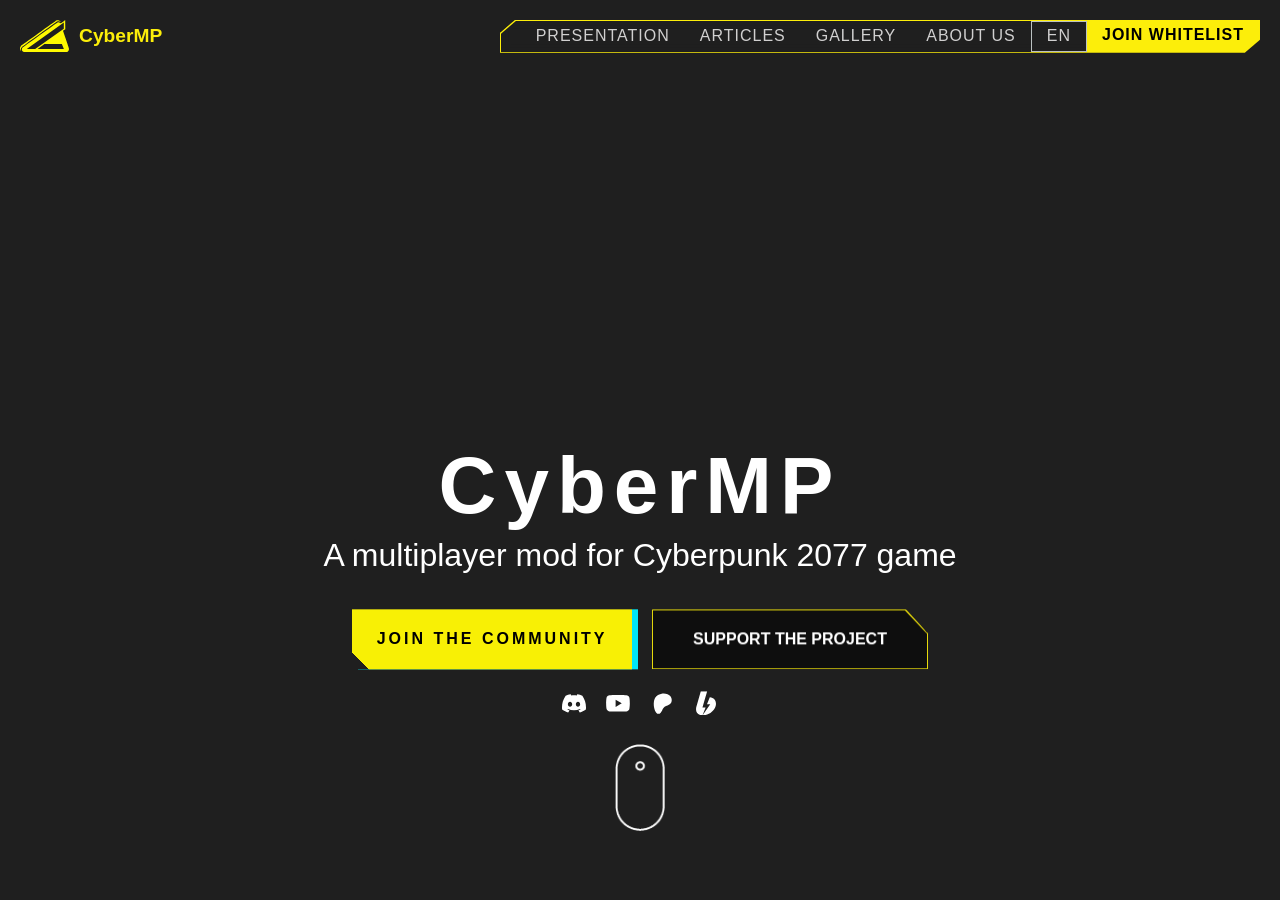
==== index.html @ cd90c718 "Completed main section - Improved global style - Added stylised buttons - Added socail media links" ====
<!DOCTYPE html>
<html lang="en">
<head>
    <meta charset="UTF-8">
    <meta name="viewport" content="width=device-width, initial-scale=1.0">
    <title>CyberMP</title>
    <link rel="stylesheet" href="./style.css">
</head>
<body>
    <header>
        <a href="./index.html" class="watermark">
            <img src="./src/cbmp_logo.svg" alt="CyberMP logo">
            <p>CyberMP</p>
        </a>
    
        <nav>
            <div class="nav-pages">
                <a href="./home">Presentation</a>
                <a href="./articles">Articles</a>
                <a href="./gallery">Gallery</a>
                <a href="./about">About us</a>
            </div>
            <div class="nav-language">EN</div>
            <a href="https://discord.gg/eWQbTncXbr" target="_blank" class="nav-action">
                Join Whitelist
            </a>
        </nav>
    </header>

    <main>
        <video class="video-background" autoplay muted loop playsinline>
            <source src="./src/video.mp4" type="video/mp4">
            Your browser does not support the video tag.
        </video>
    
        <div class="black-mask"></div>
    
        <div class="overlay-content">
            <h1>CyberMP</h1>
            <p>A multiplayer mod for Cyberpunk 2077 game</p>
            <div class="overlay-buttons">
                <a href="https://discord.com/invite/eWQbTncXbr"><button class="overlay-join-button">JOIN THE COMMUNITY</button></a>

                <a href="https://www.patreon.com/cybermp"><button class="overlay-support-button">SUPPORT THE PROJECT</button></a>
            </div>
            <div class="social-links">
                <a href="https://discord.com/invite/eWQbTncXbr"><img src="./src/icons/discord.svg" alt="Discord logo"></a>
                <a href="https://www.youtube.com/@Cyber_MP"><img src="./src/icons/youtube.svg" alt="youtube logo"></a>
                <a href="https://www.patreon.com/cybermp"><img src="./src/icons/patreon.svg" alt="patreon logo"></a>
                <a href="https://boosty.to/cybermp"><img src="./src/icons/boosty.svg" alt="boosty logo"></a>
            </div>

            <img class="scroll-invitation" src="./src/icons/mousescroll.gif" alt="Scrolling GIF" srcset="">
        </div>
    </main>

    <section></section>

    <script src="./script.js"></script>
</body>
</html>
---- style.css ----
/* Bases */

@font-face {
    font-family: "Blender Pro Book";
    src: url("https://db.onlinewebfonts.com/t/335787aa6f57d71cabe8eb5dc89c6d6b.eot");
    src: url("https://db.onlinewebfonts.com/t/335787aa6f57d71cabe8eb5dc89c6d6b.eot?#iefix")format("embedded-opentype"),
    url("https://db.onlinewebfonts.com/t/335787aa6f57d71cabe8eb5dc89c6d6b.woff2")format("woff2"),
    url("https://db.onlinewebfonts.com/t/335787aa6f57d71cabe8eb5dc89c6d6b.woff")format("woff"),
    url("https://db.onlinewebfonts.com/t/335787aa6f57d71cabe8eb5dc89c6d6b.ttf")format("truetype"),
    url("https://db.onlinewebfonts.com/t/335787aa6f57d71cabe8eb5dc89c6d6b.svg#Blender Pro Book")format("svg");
}

*, ::before, ::after {
    margin: 0;
    padding: 0;
    box-sizing: border-box;
}

body {
    background: #1f1f1f;
    width: 100vw;
    height: 100vh;
    font-family: 'Blender Pro Book', 'Satoshi', sans-serif;
    overflow-x:hidden;
}

header {
    position: relative;
    z-index: 2;
}

/* Navbar */

nav {
    font-size: 1em;
    position: fixed;
    top: 20px;
    right: 20px;
    display: flex;
    height: auto;
    width:fit-content;
    border: 1px solid #fcee0a;
    text-transform: uppercase;
    letter-spacing: 1px;
    line-height: 1.8em;
    clip-path: polygon(0 40%, 2% 0, 100% 0, 100% 60%, 98% 100%, 0 100%);
    font-weight: 500;
    background: #1f1f1fad;
    backdrop-filter: blur(5px);
    text-decoration: none;
}

nav::before {
    content: '';
    position: absolute;
    width: 100%;
    height: 100%;
    background: #fcee0a;
    clip-path: polygon(1.5% 0%, 2% 0, 0 42%, 0 36%);
}

.nav-pages {
    display: flex;
    align-items: center;
    margin-left:20px;
}

.nav-pages a {
    padding: 0 15px;
    cursor: pointer;
    color: #d1d0d0;
    text-decoration: none;
}

.nav-pages a:hover {
    background: #fcee0a;
    color: black;
}

.nav-language {
    color: #d1d0d0;
    border: 1px solid #bbc1c1;
    padding: 0 15px;
}

.nav-action {
    background: #fcee0a;
    padding: 0 15px;
    font-weight: 600;
    transition: background 0.2s ease-in-out;
    text-decoration: none;
    color: black;
}

.nav-action:hover {
    background: #e2d608;
    cursor: pointer;
}

/* Watermark */

.watermark {
    position: fixed;
    left: 20px;
    top: 20px;
    height: 2em;
    display: flex;
    gap: 10px;
    align-items: center;
    font-family: 'Satoshi', sans-serif;
    font-weight: 600;
    color: #fcee0a;
    text-decoration: none;
    transition: transform 0.2s ease-in-out;
}

.watermark img {
    height: 100%;
    filter: invert(76%) sepia(94%) saturate(678%) hue-rotate(3deg) brightness(110%) contrast(102%);
    transition: transform 0.2s ease-in-out;

}

.watermark p {
    font-size: 1.2em;
}

.watermark:hover {
    transform: scale(1.05);
}

.watermark:hover img {
    transform: rotate(-8deg);
}

@media screen and (max-width: 900px) {
    .watermark p {
        display: none;
    }
}

/* Main section */

main {
    position: relative;
    width: 100%;
    height: 100vh;
    overflow: hidden;
}

.video-background {
    position: absolute;
    top: 0;
    left: 0;
    width: 100%;
    height: 100%;
    object-fit: cover;
    pointer-events: none;
    z-index: -1;
}

.black-mask {
    background: rgba(0, 0, 0, 0.8);
    pointer-events: none;
}

.black-mask::before {
    content: '';
    position: absolute;
    top: -150%;
    left: -150%;
    width: 400%;
    height: 400%;
    opacity: 0.12;
    background-image: url('path-to-your/noise-texture.svg');
    transform: scale(0.5);
    animation: noise 8s steps(1) infinite;
}

@keyframes noise {
    0% {
        transform: scale(0.5) translate(0, 0);
    }
    10% {
        transform: scale(0.5) translate(-1%, -1%);
    }
    20% {
        transform: scale(0.5) translate(-2%, 1%);
    }
    30% {
        transform: scale(0.5) translate(1%, -2%);
    }
    40% {
        transform: scale(0.5) translate(-1%, 3%);
    }
    50% {
        transform: scale(0.5) translate(-2%, 1%);
    }
    60% {
        transform: scale(0.5) translate(3%, 0);
    }
    70% {
        transform: scale(0.5) translate(0, 2%);
    }
    80% {
        transform: scale(0.5) translate(1%, 7%);
    }
    90% {
        transform: scale(0.5) translate(-2%, 2%);
    }
}

.overlay-content {
    position: relative;
    z-index: 1;
    text-align: center;
    color: white;
    top: 72%;
    transform: translateY(-50%);
}

.overlay-buttons {
    display: flex;
    gap: 20px;
    justify-content: center;
    margin-bottom: 20px;
}

h1 {
    font-size: 5em;
    letter-spacing: 8px;
}

.overlay-content p {
    font-size: 2em;
    margin:5px 0 35px;
}

.overlay-join-button,.overlay-join-button::after{
    /* Inspired by this codepen: https://codepen.io/leylasheth/pen/rNMwRGL */
    cursor: pointer;
    width:280px;
    height:60px;
    font-size:1em;
    font-weight: 600;
    background:linear-gradient(45deg,transparent 5%,#f8f005 5%);
    border:0;
    color:#000000;
    letter-spacing:3px;
    line-height:60px;
    box-shadow:6px 0px 0px #00E6F6;
    outline:transparent;
    position:relative;
}

.overlay-join-button::after{
    --slice-0:inset(50% 50% 50% 50%);
    --slice-1:inset(80% -6px 0 0);
    --slice-2:inset(50% -6px 30% 0);
    --slice-3:inset(10% -6px 85% 0);
    --slice-4:inset(40% -6px 43% 0);
    --slice-5:inset(80% -6px 5% 0);
    content:"JOIN THE COMMUNITY";
    display:block;
    position:absolute;
    top:0;
    left:0;
    right:0;
    bottom:0;
    background:linear-gradient(45deg,transparent 3%,#00E6F6 3%,#00E6F6 5%,#f8f005 5%);
    text-shadow:-3px -3px 0px #F8F005,3px 3px 0px #00E6F6;
    clip-path:var(--slice-0);
}

.overlay-join-button:hover::after{
    animation:1s glitch;
    animation-timing-function:steps(2,end);
}

@keyframes glitch{
    0%{
        clip-path:var(--slice-1);
        transform:translate(-20px,-10px);
    }
    10%{
        clip-path:var(--slice-3);
        transform:translate(10px,10px);
    }
    20%{
        clip-path:var(--slice-1);
        transform:translate(-10px,10px);
    }
    30%{
        clip-path:var(--slice-3);
        transform:translate(0px,5px);
    }
    40%{
        clip-path:var(--slice-2);
        transform:translate(-5px,0px);
    }
    50%{
        clip-path:var(--slice-3);
        transform:translate(5px,0px);
    }
    60%{
        clip-path:var(--slice-4);
        transform:translate(5px,10px);
    }
    70%{
        clip-path:var(--slice-2);
        transform:translate(-10px,10px);
    }
    80%{
        clip-path:var(--slice-5);
        transform:translate(20px,-10px);
    }
    90%{
        clip-path:var(--slice-1);
        transform:translate(-10px,0px);
    }
    100%{
        clip-path:var(--slice-1);
        transform:translate(-20px,-10px);
    }
}

.overlay-support-button {
    height: 100%;
    padding: 0 40px;
    font-size: 1em;
    font-weight: 600;
    clip-path: polygon(0% 0, 92% 0, 100% 40%, 100% 100%, 0 100%);
    color: white;
    border: 1px solid #fcee0a;
    background: #00000085;
    backdrop-filter: blur(5px);
    cursor: pointer;
    transition: background 0.3s ease-in-out;
}

.overlay-support-button::after {
    content: '';
    top: 0;
    left: 0;
    position: absolute;
    width: 100%;
    height: 100%;
    background: #fcee0a;
    clip-path: polygon(92% 0, 94% 0%, 100% 38%, 100% 40%);
}

.overlay-support-button:hover {
    background: #ff013c;
}

.social-links {
    height: 2em;
    display: flex;
    gap: 20px;
    justify-content: center;
    align-items: center;
    margin-bottom: 20px;
}

.social-links img{
    height: auto;
    width: 1.5em;
    filter: invert(100%);
    transition: transform 0.3s ease-in-out;
}

.social-links img:hover {
    transform: scale(1.1) rotate(-15deg);
}

.scroll-invitation {
    width: 50px;
}
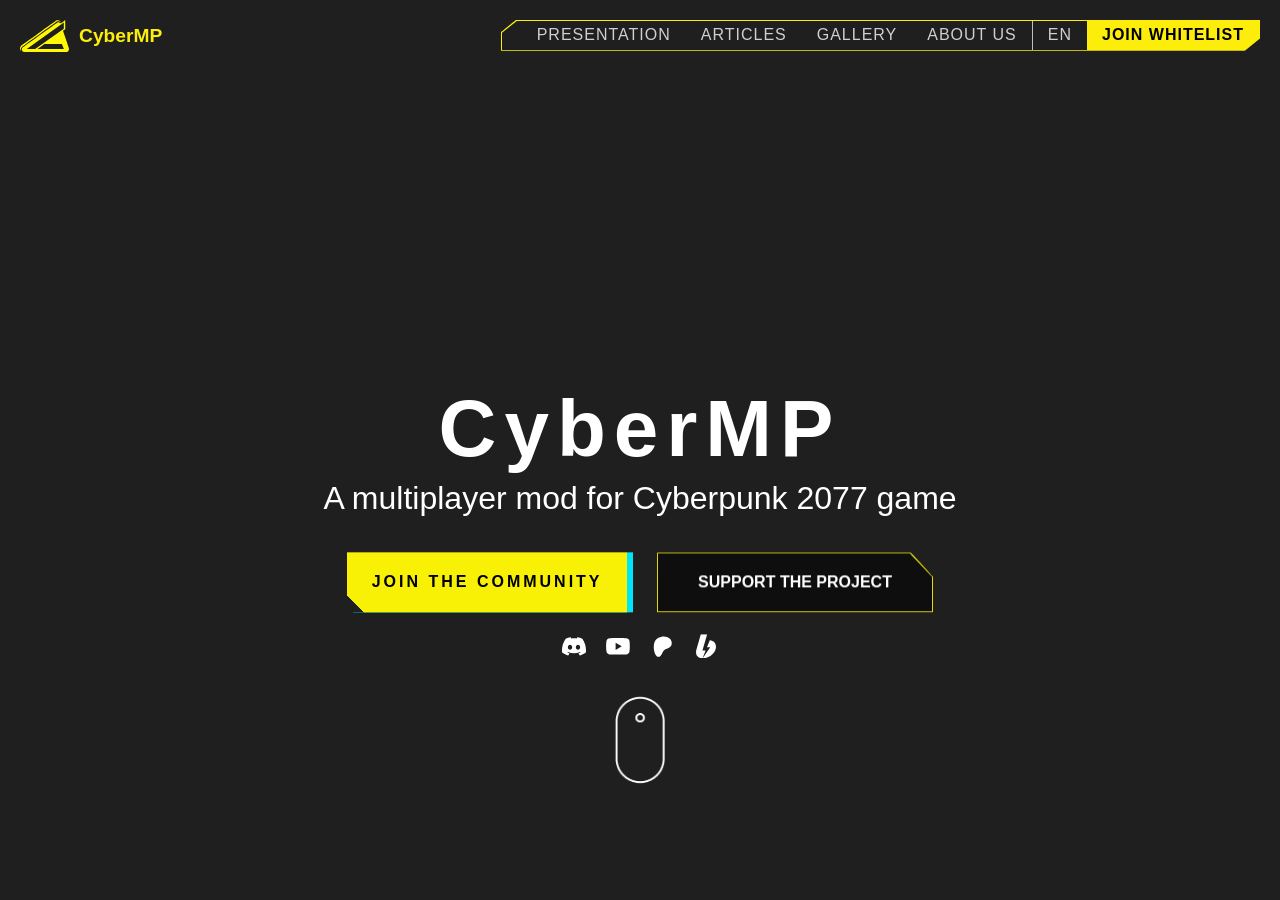
==== commit 742b1139: "Added 404 page - Added 404 page - Fixed navbar" ====
--- a/index.html
+++ b/index.html
@@ -54,7 +54,9 @@
         </div>
     </main>
 
-    <section></section>
+    <section>
+        
+    </section>
 
     <script src="./script.js"></script>
 </body>
--- a/style.css
+++ b/style.css
@@ -77,9 +77,19 @@
     color: black;
 }
 
+.nav-pages a:nth-child(1):hover::after {
+    content: '';
+    position: absolute;
+    top: 0;
+    left: 0;
+    width: 30px;
+    height: 100%;
+    background: #fcee0a;
+}
+
 .nav-language {
     color: #d1d0d0;
-    border: 1px solid #bbc1c1;
+    border-left: 1px solid #bbc1c1;
     padding: 0 15px;
 }
 
@@ -144,7 +154,7 @@
 main {
     position: relative;
     width: 100%;
-    height: 100vh;
+    height: 92vh;
     overflow: hidden;
 }
 
@@ -221,7 +231,7 @@
 
 .overlay-buttons {
     display: flex;
-    gap: 20px;
+    gap: 30px;
     justify-content: center;
     margin-bottom: 20px;
 }
@@ -359,7 +369,7 @@
     gap: 20px;
     justify-content: center;
     align-items: center;
-    margin-bottom: 20px;
+    margin-bottom: 30px;
 }
 
 .social-links img{
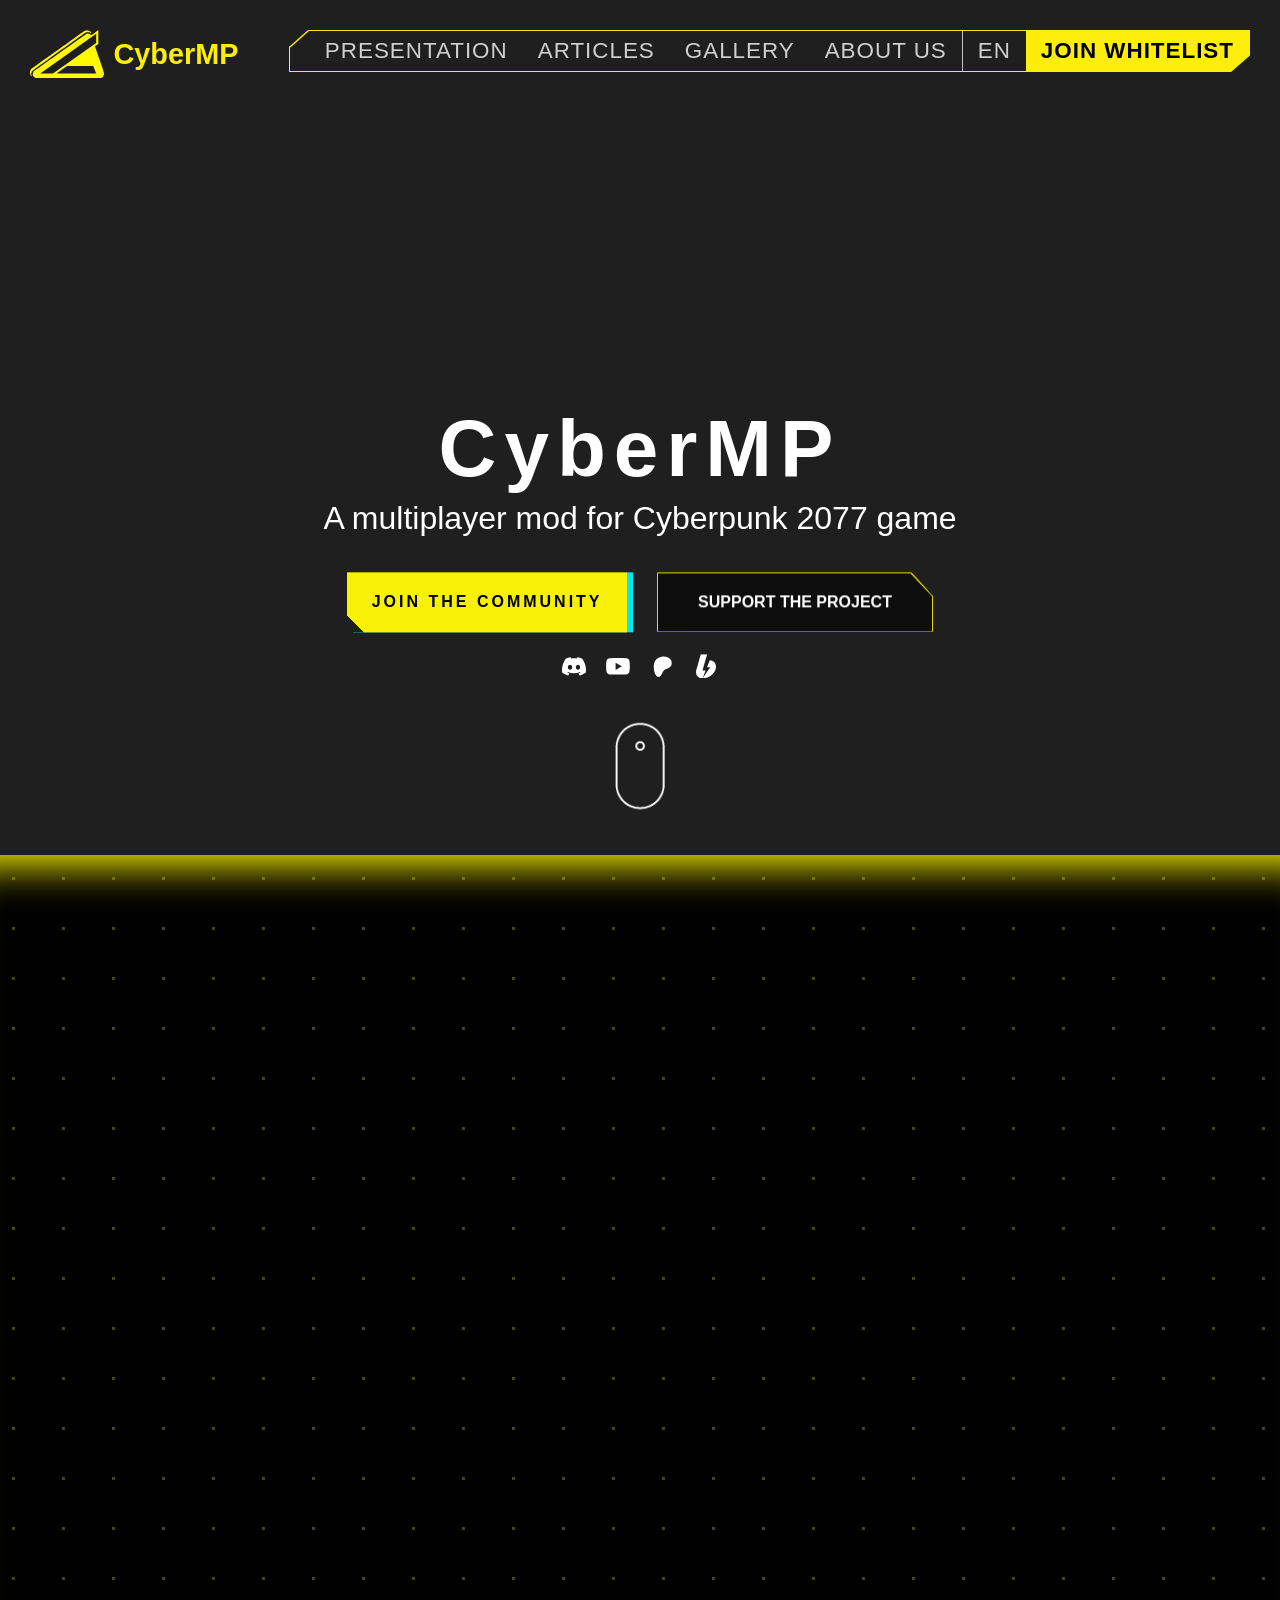
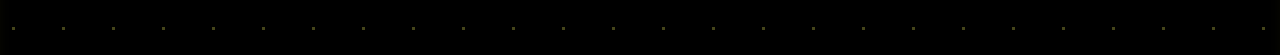
==== commit e09f6683: "Started presentation section and fixs - Added presentation section wireframe - Added favicon - Added" ====
--- a/index.html
+++ b/index.html
@@ -4,6 +4,7 @@
     <meta charset="UTF-8">
     <meta name="viewport" content="width=device-width, initial-scale=1.0">
     <title>CyberMP</title>
+    <link rel="icon" type="image/x-icon" href="./src/favicon_w.ico">
     <link rel="stylesheet" href="./style.css">
 </head>
 <body>
@@ -39,22 +40,23 @@
             <h1>CyberMP</h1>
             <p>A multiplayer mod for Cyberpunk 2077 game</p>
             <div class="overlay-buttons">
-                <a href="https://discord.com/invite/eWQbTncXbr"><button class="overlay-join-button">JOIN THE COMMUNITY</button></a>
+                <a href="https://discord.com/invite/eWQbTncXbr" target="_blank"><button class="overlay-join-button">JOIN THE COMMUNITY</button></a>
 
-                <a href="https://www.patreon.com/cybermp"><button class="overlay-support-button">SUPPORT THE PROJECT</button></a>
+                <a href="https://www.patreon.com/cybermp" target="_blank"><button class="overlay-support-button">SUPPORT THE PROJECT</button></a>
             </div>
             <div class="social-links">
-                <a href="https://discord.com/invite/eWQbTncXbr"><img src="./src/icons/discord.svg" alt="Discord logo"></a>
-                <a href="https://www.youtube.com/@Cyber_MP"><img src="./src/icons/youtube.svg" alt="youtube logo"></a>
-                <a href="https://www.patreon.com/cybermp"><img src="./src/icons/patreon.svg" alt="patreon logo"></a>
-                <a href="https://boosty.to/cybermp"><img src="./src/icons/boosty.svg" alt="boosty logo"></a>
+                <a href="https://discord.com/invite/eWQbTncXbr" target="_blank"><img src="./src/icons/discord.svg" alt="Discord logo"></a>
+                <a href="https://www.youtube.com/@Cyber_MP" target="_blank"><img src="./src/icons/youtube.svg" alt="youtube logo"></a>
+                <a href="https://www.patreon.com/cybermp" target="_blank"><img src="./src/icons/patreon.svg" alt="patreon logo"></a>
+                <a href="https://boosty.to/cybermp" target="_blank"><img src="./src/icons/boosty.svg" alt="boosty logo"></a>
             </div>
 
             <img class="scroll-invitation" src="./src/icons/mousescroll.gif" alt="Scrolling GIF" srcset="">
         </div>
     </main>
 
-    <section>
+    <section class="presentation-section">
+        <!-- <hr class="dotted-hr"> -->
         
     </section>
 
--- a/style.css
+++ b/style.css
@@ -29,13 +29,33 @@
     z-index: 2;
 }
 
+/* Slide Bar */
+
+::-webkit-scrollbar {
+    width: 8px;
+}
+
+::-webkit-scrollbar-track {
+    background: #f9f1053b;
+}
+
+::-webkit-scrollbar-thumb {
+    background: #f9f005;
+    border-radius: 8px;
+}
+
+::-webkit-scrollbar-thumb:hover {
+    background: #e2d608;
+    cursor: pointer;
+}
+
 /* Navbar */
 
 nav {
-    font-size: 1em;
+    font-size: 1.4em;
     position: fixed;
-    top: 20px;
-    right: 20px;
+    top: 30px;
+    right: 30px;
     display: flex;
     height: auto;
     width:fit-content;
@@ -111,9 +131,9 @@
 
 .watermark {
     position: fixed;
-    left: 20px;
-    top: 20px;
-    height: 2em;
+    left: 30px;
+    top: 30px;
+    height: 3em;
     display: flex;
     gap: 10px;
     align-items: center;
@@ -132,7 +152,7 @@
 }
 
 .watermark p {
-    font-size: 1.2em;
+    font-size: 1.8em;
 }
 
 .watermark:hover {
@@ -143,7 +163,7 @@
     transform: rotate(-8deg);
 }
 
-@media screen and (max-width: 900px) {
+@media screen and (max-width: 1200px) {
     .watermark p {
         display: none;
     }
@@ -154,7 +174,7 @@
 main {
     position: relative;
     width: 100%;
-    height: 92vh;
+    height: 95vh;
     overflow: hidden;
 }
 
@@ -231,6 +251,7 @@
 
 .overlay-buttons {
     display: flex;
+    flex-wrap: wrap;
     gap: 30px;
     justify-content: center;
     margin-bottom: 20px;
@@ -335,7 +356,7 @@
 }
 
 .overlay-support-button {
-    height: 100%;
+    height: 60px;
     padding: 0 40px;
     font-size: 1em;
     font-weight: 600;
@@ -385,4 +406,43 @@
 
 .scroll-invitation {
     width: 50px;
-}+}
+
+/* .presentation-section::after {
+    content: '';
+    position: absolute;
+    left: 0;
+    bottom: 0;
+    width: 100%;
+    height: 42px;
+    background-image: url(./src/effet-glitch-haut.svg);
+    background-size: contain;
+    background-repeat: no-repeat;
+    background-position: bottom;
+} */
+
+.presentation-section {
+    height: 800px;
+    width: 100vw;
+    padding: 20px 0;
+    box-shadow: inset 0 50px 40px -40px #fff900;
+    background: #181818;
+    position: relative;
+}
+
+.dotted-hr {
+    width: 100%;
+    height: 6px;
+    background-image: radial-gradient(circle, #fff900 2px, transparent 2px), linear-gradient(0deg, transparent 33%, #ffffff54 33%, #ffffff54 66%, transparent 68%, transparent 100%);
+    background-position: left top;
+    background-repeat: repeat-x;
+    background-size: 50px 6px;
+    border: none;
+}
+
+.presentation-section {
+      background:
+          linear-gradient(90deg, #000000 47px, transparent 1%) center / 50px 50px,
+          linear-gradient(#000000 47px, transparent 1%) center / 50px 50px,
+          #fffb002b;
+  }
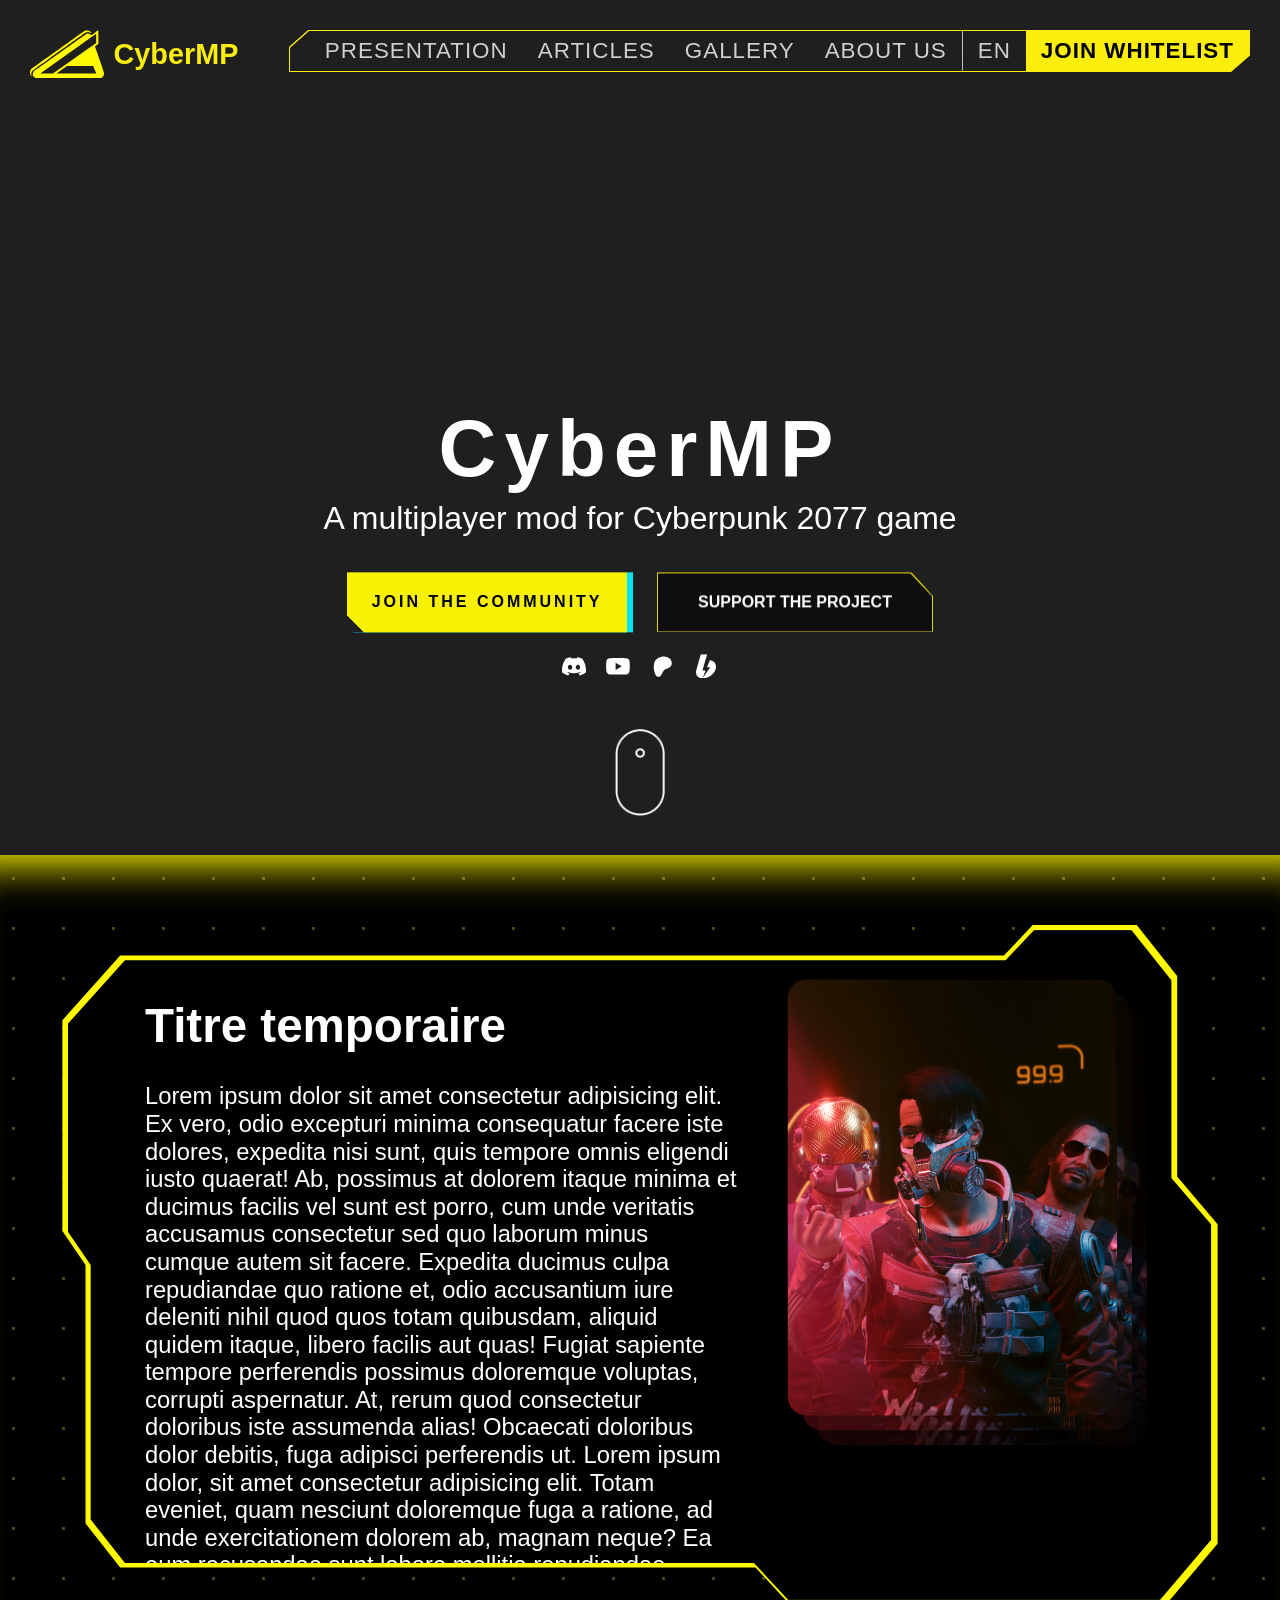
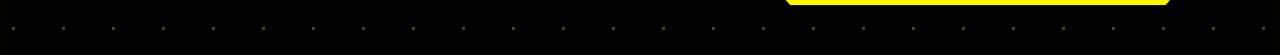
==== commit d7362996: "Added presentation text field to presentation section - Added a stylised text field with a global pr" ====
--- a/index.html
+++ b/index.html
@@ -57,6 +57,31 @@
 
     <section class="presentation-section">
         <!-- <hr class="dotted-hr"> -->
+        <div class="text-field">
+            <div class="text-field-outer">
+                <div class="text-field-inner">
+
+                    <div class="text-field-text">
+                        <h2>Titre temporaire</h2>
+                        <p>Lorem ipsum dolor sit amet consectetur adipisicing elit. Ex vero, odio excepturi minima consequatur facere iste dolores, expedita nisi sunt, quis tempore omnis eligendi iusto quaerat! Ab, possimus at dolorem itaque minima et ducimus facilis vel sunt est porro, cum unde veritatis accusamus consectetur sed quo laborum minus cumque autem sit facere. Expedita ducimus culpa repudiandae quo ratione et, odio accusantium iure deleniti nihil quod quos totam quibusdam, aliquid quidem itaque, libero facilis aut quas! Fugiat sapiente tempore perferendis possimus doloremque voluptas, corrupti aspernatur. At, rerum quod consectetur doloribus iste assumenda alias! Obcaecati doloribus dolor debitis, fuga adipisci perferendis ut. Lorem ipsum dolor, sit amet consectetur adipisicing elit. Totam eveniet, quam nesciunt doloremque fuga a ratione, ad unde exercitationem dolorem ab, magnam neque? Ea eum recusandae sunt labore mollitia repudiandae.</p>
+                    </div>
+                    <div class="text-field-image">
+                        <div class="stacked-wrapper">
+                            <img src="./src/cbmp-promo-photo.png" alt="Original" class="image-layer original" />
+                            <img src="./src/cbmp-promo-photo.png" alt="First shadow" class="image-layer shadow-1" />
+                            <img src="./src/cbmp-promo-photo.png" alt="Second shadow" class="image-layer shadow-2" />
+                        </div>
+                    </div>
+                </div>
+
+
+
+            </div>
+            <div class="presentation-side-decoration">
+                <img src="./src/decoration/arasaka-logo.svg" alt="Arasaka logo from the Cyberpunk 2077 game" class="presentation-arasaka">
+                <img src="./src/decoration/barcode.svg" alt="A sci-fi barcode" class="presentation-barcode">
+            </div>
+        </div>
         
     </section>
 
--- a/style.css
+++ b/style.css
@@ -421,6 +421,8 @@
     background-position: bottom;
 } */
 
+/* Presentation */
+
 .presentation-section {
     height: 800px;
     width: 100vw;
@@ -441,8 +443,116 @@
 }
 
 .presentation-section {
-      background:
-          linear-gradient(90deg, #000000 47px, transparent 1%) center / 50px 50px,
-          linear-gradient(#000000 47px, transparent 1%) center / 50px 50px,
-          #fffb002b;
-  }+      background:linear-gradient(90deg, #000000 47px, transparent 1%) center / 50px 50px,linear-gradient(#000000 47px, transparent 1%) center / 50px 50px,#fffb002b;
+}
+
+.text-field {
+    width: 95%;
+    height: 680px;
+    display: flex;
+    margin: 50px auto 0;
+    justify-content: center;
+    gap: 3vw;
+    align-items: flex-start;
+}
+
+.text-field-outer {
+    width: 85%;
+    max-width: 1400px;
+    height: 680px;
+    background: #fff900;
+    color: #ffffff;
+    position: relative;
+clip-path: polygon(0% 14%, 5% 4.5%, 81.5% 4.5%, 84% 0%, 93% 0%, 96.5% 7.5%, 96.5% 37%, 100% 44%, 100% 91%, 95.5% 100%, 63% 100%, 60% 94.5%, 5% 94.5%, 2% 88%, 2% 50%, 0% 45%);
+}  
+
+.text-field-inner {
+    position: absolute;
+    top: 0;
+    left: 0;
+    width: 100%;
+    height: 100%;
+    padding: 50px 78px;
+    display: flex;
+    flex-wrap: wrap;
+    justify-content: space-between;
+    background: #000000;
+    clip-path: polygon(0% 14%, 5% 4.5%, 82% 4.5%, 84.5% 0%, 93% 0%, 96.5% 7.5%, 96.5% 37%, 100% 44%, 100% 91%, 95.5% 100%, 63% 100%, 60% 94.5%, 5% 94.5%, 2% 88%, 2% 50%, 0% 45%);
+    transform: scale(0.99, 0.985);
+}
+
+.presentation-side-decoration {
+    display: flex;
+    flex-direction: column;
+    height: 100%;
+    justify-content: space-between;
+    align-items: center;
+}
+
+.presentation-barcode {
+    height: 80%;
+}
+
+.presentation-arasaka {
+    height: 13%;
+}
+
+@media screen and (max-width: 1400px) {
+    .presentation-side-decoration, .presentation-side-decoration * {
+        display: none;
+    }
+
+    .text-field-outer {
+        width: 95%;
+    }
+}
+
+.text-field-text {
+    width: 60%;
+}
+
+.text-field-image {
+    width: 35%;
+}
+  
+.stacked-wrapper {
+position: relative;
+width: 100%;
+height: 100%;
+}
+
+.image-layer {
+position: absolute;
+width: 95%;
+height: auto;
+top: 0;
+left: 0;
+}
+
+.text-field-image .original {
+border-radius: 20px;
+z-index: 3;
+}
+
+.text-field-image .shadow-1 {
+border-radius: 20px;
+z-index: 2;
+opacity: 0.5;
+transform: translate(15px, 15px);
+}
+
+.text-field-image .shadow-2 {
+border-radius: 20px;
+z-index: 1;
+opacity: 0.25;
+transform: translate(30px, 30px);
+}
+
+.text-field-inner h2 {
+    font-size: 3em;
+    margin: 20px 0 30px;
+}
+
+.text-field-inner p {
+    font-size: 1.5em;
+}
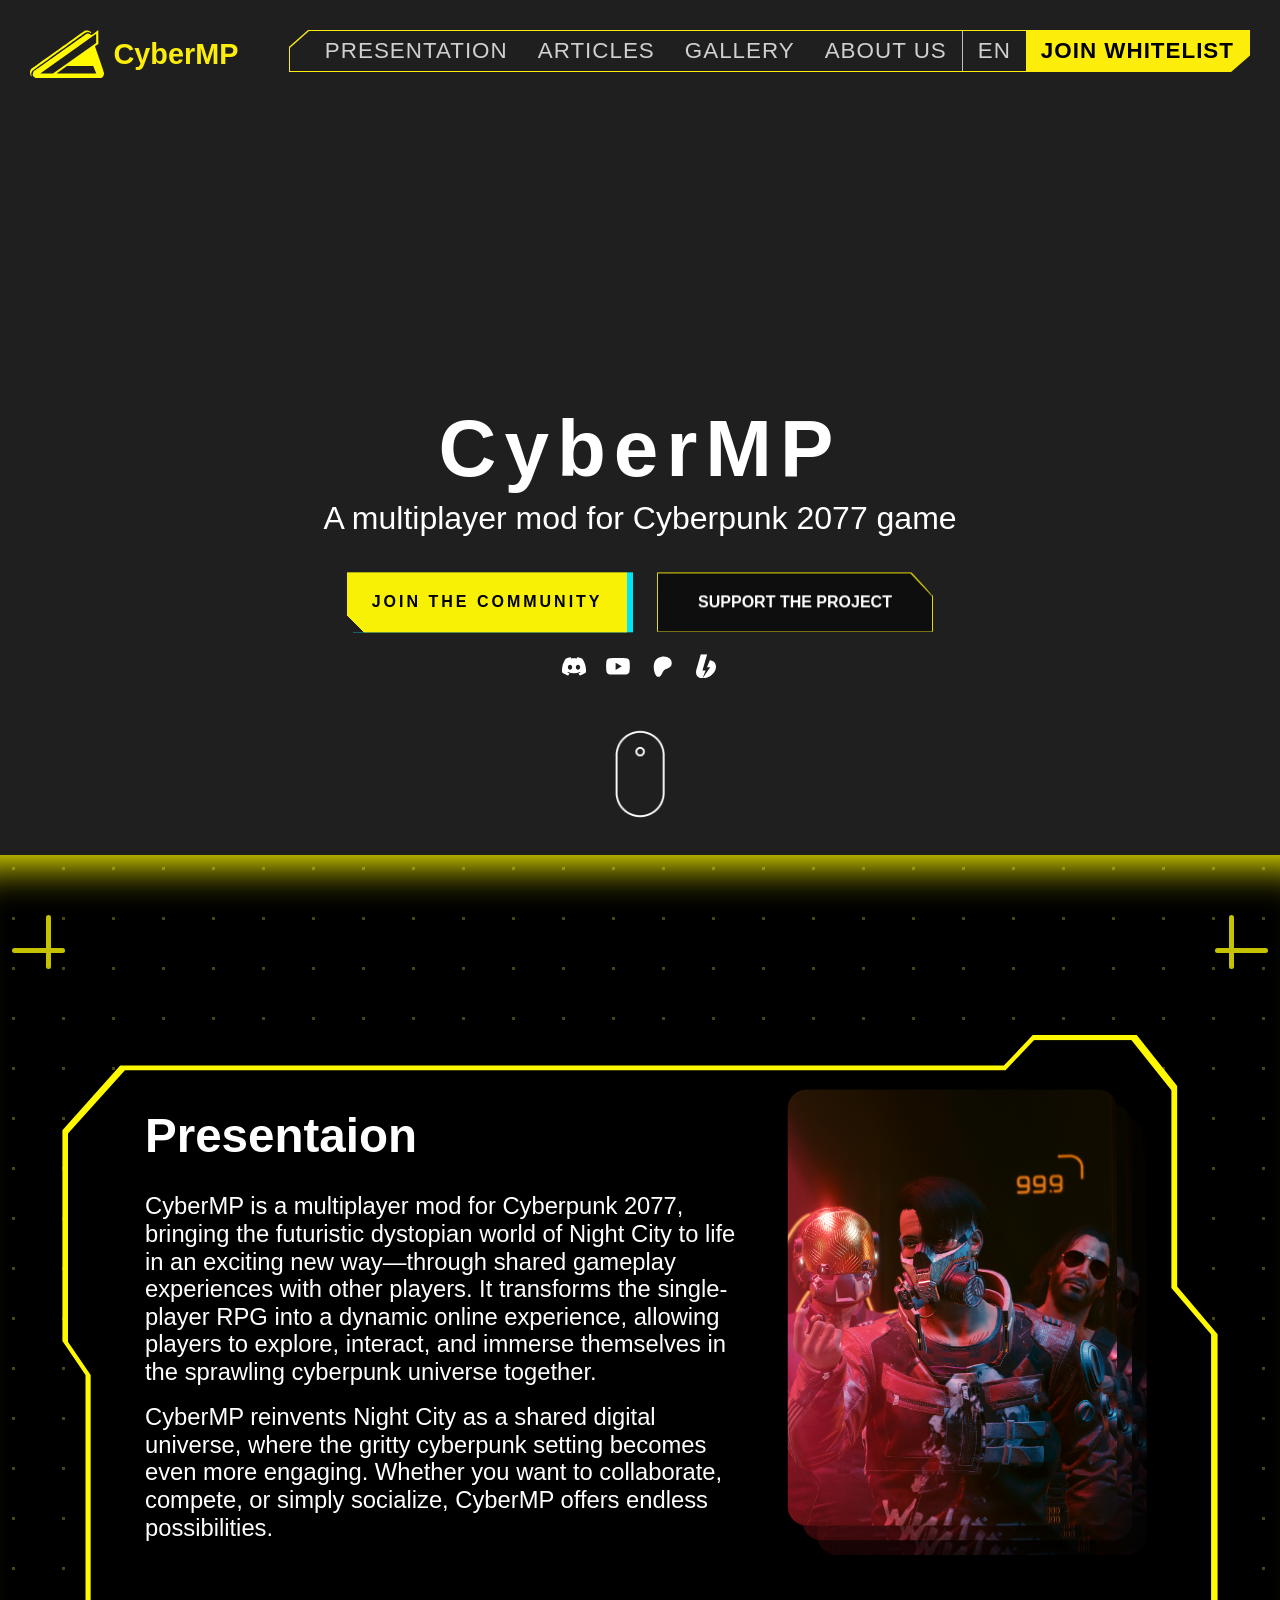
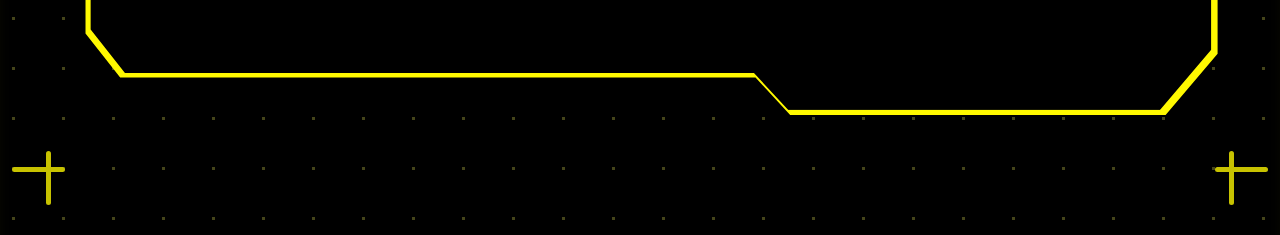
==== commit 503eba75: "Update presentation section - Completed text field - Added decorations - Added details to barcode - " ====
--- a/index.html
+++ b/index.html
@@ -58,12 +58,20 @@
     <section class="presentation-section">
         <!-- <hr class="dotted-hr"> -->
         <div class="text-field">
+            <div class="presentation-corners">
+                <img src="./src/decoration/corner-deco.svg" alt="corner icon" class="corners" id="tl">
+                <img src="./src/decoration/corner-deco.svg" alt="corner icon" class="corners" id="tr">
+                <img src="./src/decoration/corner-deco.svg" alt="corner icon" class="corners" id="bl">
+                <img src="./src/decoration/corner-deco.svg" alt="corner icon" class="corners" id="br">
+            </div>
             <div class="text-field-outer">
                 <div class="text-field-inner">
 
                     <div class="text-field-text">
-                        <h2>Titre temporaire</h2>
-                        <p>Lorem ipsum dolor sit amet consectetur adipisicing elit. Ex vero, odio excepturi minima consequatur facere iste dolores, expedita nisi sunt, quis tempore omnis eligendi iusto quaerat! Ab, possimus at dolorem itaque minima et ducimus facilis vel sunt est porro, cum unde veritatis accusamus consectetur sed quo laborum minus cumque autem sit facere. Expedita ducimus culpa repudiandae quo ratione et, odio accusantium iure deleniti nihil quod quos totam quibusdam, aliquid quidem itaque, libero facilis aut quas! Fugiat sapiente tempore perferendis possimus doloremque voluptas, corrupti aspernatur. At, rerum quod consectetur doloribus iste assumenda alias! Obcaecati doloribus dolor debitis, fuga adipisci perferendis ut. Lorem ipsum dolor, sit amet consectetur adipisicing elit. Totam eveniet, quam nesciunt doloremque fuga a ratione, ad unde exercitationem dolorem ab, magnam neque? Ea eum recusandae sunt labore mollitia repudiandae.</p>
+                        <h2>Presentaion</h2>
+                        <p>CyberMP is a multiplayer mod for Cyberpunk 2077, bringing the futuristic dystopian world of Night City to life in an exciting new way—through shared gameplay experiences with other players. It transforms the single-player RPG into a dynamic online experience, allowing players to explore, interact, and immerse themselves in the sprawling cyberpunk universe together.</p>
+                        <br>
+                        <p>CyberMP reinvents Night City as a shared digital universe, where the gritty cyberpunk setting becomes even more engaging. Whether you want to collaborate, compete, or simply socialize, CyberMP offers endless possibilities.</p>
                     </div>
                     <div class="text-field-image">
                         <div class="stacked-wrapper">
@@ -74,12 +82,10 @@
                     </div>
                 </div>
 
-
-
             </div>
             <div class="presentation-side-decoration">
                 <img src="./src/decoration/arasaka-logo.svg" alt="Arasaka logo from the Cyberpunk 2077 game" class="presentation-arasaka">
-                <img src="./src/decoration/barcode.svg" alt="A sci-fi barcode" class="presentation-barcode">
+                <img src="./src/decoration/barcode.png" alt="A sci-fi barcode" class="presentation-barcode">
             </div>
         </div>
         
--- a/style.css
+++ b/style.css
@@ -424,9 +424,9 @@
 /* Presentation */
 
 .presentation-section {
-    height: 800px;
+    height: auto;
     width: 100vw;
-    padding: 20px 0;
+    padding: 100px 0 200px;
     box-shadow: inset 0 50px 40px -40px #fff900;
     background: #181818;
     position: relative;
@@ -450,10 +450,12 @@
     width: 95%;
     height: 680px;
     display: flex;
-    margin: 50px auto 0;
+    padding: 80px 0;
+    margin: 0 auto;
     justify-content: center;
     gap: 3vw;
     align-items: flex-start;
+    position: relative;
 }
 
 .text-field-outer {
@@ -555,4 +557,37 @@
 
 .text-field-inner p {
     font-size: 1.5em;
+}
+
+.presentation-corners {
+    position: absolute;
+    width: 95%;
+    height: 100%;
+}
+
+.corners {
+    position: absolute;
+}
+
+.corners#tl {
+    left: -50px;
+    top: -120px;
+}
+
+.corners#tr {
+    right: -50px;
+    top: -120px;
+    transform: scaleX(-1);
+}
+
+.corners#bl {
+    left: -50px;
+    bottom: -90px;
+    transform: scaleY(-1);
+}
+
+.corners#br {
+    right: -50px;
+    bottom: -90px;
+    transform: scale(-1, -1);
 }
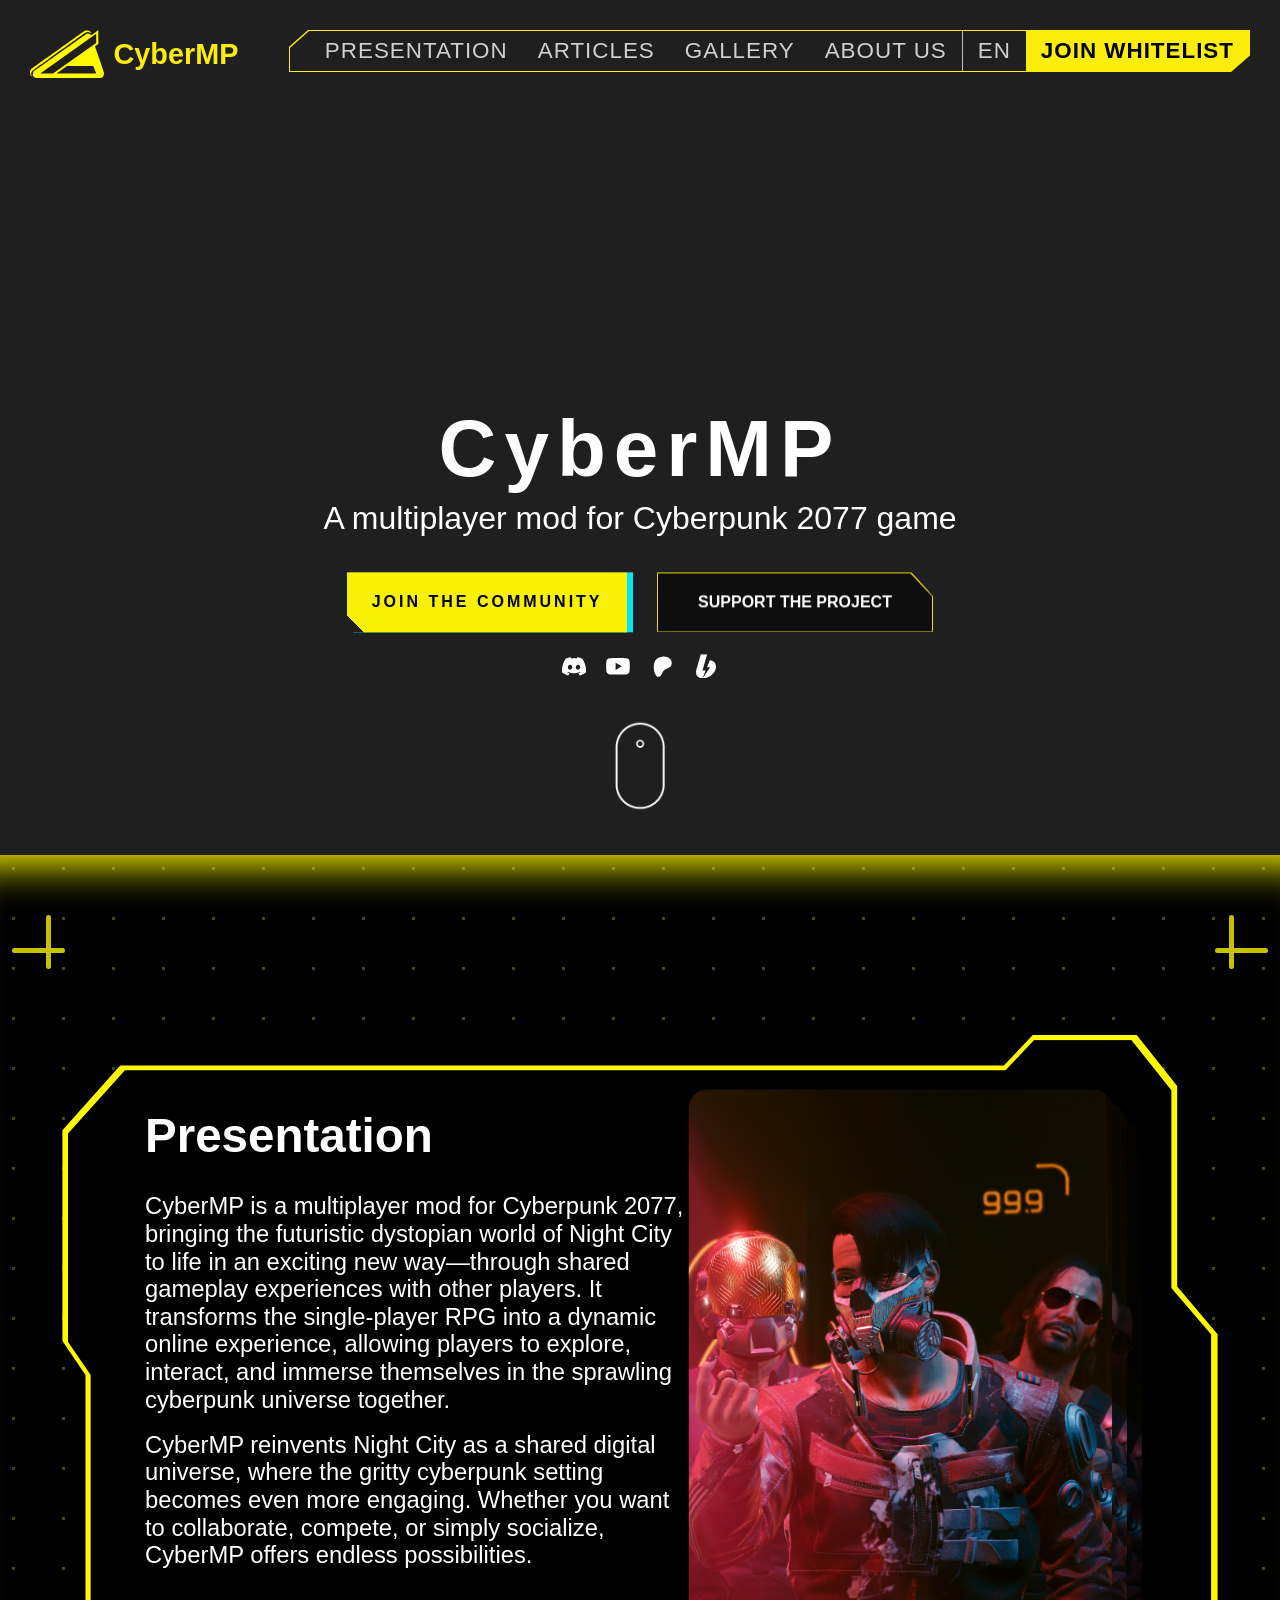
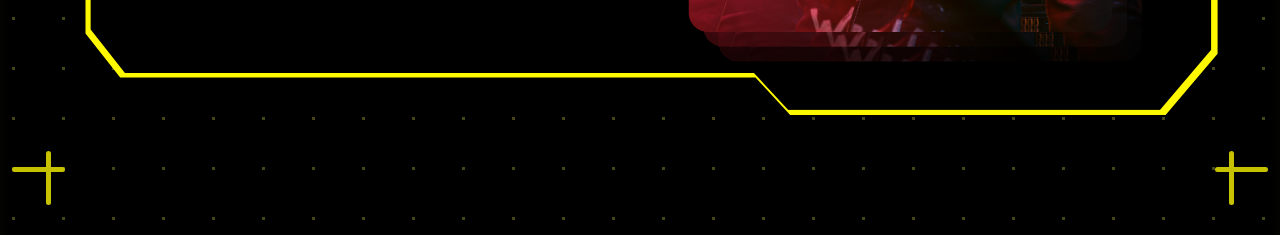
==== commit d8c3afc2: "Optimisations and organisation - Reorganised all src folder - Improved responsivity - Added large pr" ====
--- a/index.html
+++ b/index.html
@@ -30,7 +30,7 @@
 
     <main>
         <video class="video-background" autoplay muted loop playsinline>
-            <source src="./src/video.mp4" type="video/mp4">
+            <source src="./src/media/video.mp4" type="video/mp4">
             Your browser does not support the video tag.
         </video>
     
@@ -68,16 +68,16 @@
                 <div class="text-field-inner">
 
                     <div class="text-field-text">
-                        <h2>Presentaion</h2>
+                        <h2>Presentation</h2>
                         <p>CyberMP is a multiplayer mod for Cyberpunk 2077, bringing the futuristic dystopian world of Night City to life in an exciting new way—through shared gameplay experiences with other players. It transforms the single-player RPG into a dynamic online experience, allowing players to explore, interact, and immerse themselves in the sprawling cyberpunk universe together.</p>
                         <br>
                         <p>CyberMP reinvents Night City as a shared digital universe, where the gritty cyberpunk setting becomes even more engaging. Whether you want to collaborate, compete, or simply socialize, CyberMP offers endless possibilities.</p>
                     </div>
                     <div class="text-field-image">
                         <div class="stacked-wrapper">
-                            <img src="./src/cbmp-promo-photo.png" alt="Original" class="image-layer original" />
-                            <img src="./src/cbmp-promo-photo.png" alt="First shadow" class="image-layer shadow-1" />
-                            <img src="./src/cbmp-promo-photo.png" alt="Second shadow" class="image-layer shadow-2" />
+                            <div alt="Original" class="image-layer original"></div>
+                            <div alt="First shadow" class="image-layer shadow-1"></div>
+                            <div alt="Second shadow" class="image-layer shadow-2"></div>
                         </div>
                     </div>
                 </div>
--- a/style.css
+++ b/style.css
@@ -424,12 +424,13 @@
 /* Presentation */
 
 .presentation-section {
-    height: auto;
+    height:fit-content;
     width: 100vw;
     padding: 100px 0 200px;
     box-shadow: inset 0 50px 40px -40px #fff900;
     background: #181818;
     position: relative;
+    background:linear-gradient(90deg, #000000 47px, transparent 1%) center / 50px 50px,linear-gradient(#000000 47px, transparent 1%) center / 50px 50px,#fffb002b;
 }
 
 .dotted-hr {
@@ -440,10 +441,6 @@
     background-repeat: repeat-x;
     background-size: 50px 6px;
     border: none;
-}
-
-.presentation-section {
-      background:linear-gradient(90deg, #000000 47px, transparent 1%) center / 50px 50px,linear-gradient(#000000 47px, transparent 1%) center / 50px 50px,#fffb002b;
 }
 
 .text-field {
@@ -465,7 +462,7 @@
     background: #fff900;
     color: #ffffff;
     position: relative;
-clip-path: polygon(0% 14%, 5% 4.5%, 81.5% 4.5%, 84% 0%, 93% 0%, 96.5% 7.5%, 96.5% 37%, 100% 44%, 100% 91%, 95.5% 100%, 63% 100%, 60% 94.5%, 5% 94.5%, 2% 88%, 2% 50%, 0% 45%);
+    clip-path: polygon(0% 14%, 5% 4.5%, 81.5% 4.5%, 84% 0%, 93% 0%, 96.5% 7.5%, 96.5% 37%, 100% 44%, 100% 91%, 95.5% 100%, 63% 100%, 60% 94.5%, 5% 94.5%, 2% 88%, 2% 50%, 0% 45%);
 }  
 
 .text-field-inner {
@@ -476,7 +473,6 @@
     height: 100%;
     padding: 50px 78px;
     display: flex;
-    flex-wrap: wrap;
     justify-content: space-between;
     background: #000000;
     clip-path: polygon(0% 14%, 5% 4.5%, 82% 4.5%, 84.5% 0%, 93% 0%, 96.5% 7.5%, 96.5% 37%, 100% 44%, 100% 91%, 95.5% 100%, 63% 100%, 60% 94.5%, 5% 94.5%, 2% 88%, 2% 50%, 0% 45%);
@@ -510,44 +506,47 @@
 }
 
 .text-field-text {
-    width: 60%;
+    width: 55%;
 }
 
 .text-field-image {
-    width: 35%;
+    min-width: 450px;
 }
   
 .stacked-wrapper {
-position: relative;
-width: 100%;
-height: 100%;
+    position: relative;
+    width: 100%;
+    height: 100%;
 }
 
 .image-layer {
-position: absolute;
-width: 95%;
-height: auto;
-top: 0;
-left: 0;
+    position: absolute;
+    width: 95%;
+    height: 95%;
+    background: url(./src/media/cbmp-promo-photo.png);
+    background-position: center;
+    background-size: cover;
+    top: 0;
+    left: 0;
 }
 
 .text-field-image .original {
-border-radius: 20px;
-z-index: 3;
+    border-radius: 20px;
+    z-index: 3;
 }
 
 .text-field-image .shadow-1 {
-border-radius: 20px;
-z-index: 2;
-opacity: 0.5;
-transform: translate(15px, 15px);
+    border-radius: 20px;
+    z-index: 2;
+    opacity: 0.5;
+    transform: translate(15px, 15px);
 }
 
 .text-field-image .shadow-2 {
-border-radius: 20px;
-z-index: 1;
-opacity: 0.25;
-transform: translate(30px, 30px);
+    border-radius: 20px;
+    z-index: 1;
+    opacity: 0.25;
+    transform: translate(30px, 30px);
 }
 
 .text-field-inner h2 {
@@ -590,4 +589,64 @@
     right: -50px;
     bottom: -90px;
     transform: scale(-1, -1);
+}
+
+@media screen and (max-width: 1250px) {
+    .text-field-outer {
+        height: 1200px;
+    }
+
+    .presentation-section {
+        height: 1700px;
+    }
+
+    .presentation-corners {
+        width: 90%;
+        height: 180%;
+    }
+
+    .text-field-inner {
+        flex-wrap: wrap;
+        flex-direction: column;
+        justify-content: flex-start;
+    }
+    .text-field-text {
+        margin: 30px 0;
+        width: 100%;
+        text-align: center;
+    }
+
+    .image-layer {
+        background: url(./src/media/cbmp-promo-photo-long.png);
+        background-size: cover;
+        height: 490px;
+    }
+}
+
+@media screen and (max-width: 750px) {
+
+    .text-field-outer {
+        height: 1400px;
+    }
+    
+    .presentation-corners {
+        width: 80%;
+        height: 195%;
+    }
+
+
+    .image-layer {
+        background: url(./src/media/cbmp-promo-photo.png);
+        background-size: cover;
+        height: 600px;
+    }
+    
+    .text-field-outer {
+        clip-path: polygon(0% 14%, 5% 1%, 82% 1%, 84.5% 0%, 93% 0%, 96.5% 7.5%, 96.5% 37%, 100% 44%, 100% 91%, 95.5% 96%, 63% 96%, 60% 94.5%, 5% 94.5%, 2% 88%, 2% 50%, 0% 45%);
+    }
+
+    .text-field-inner {
+        clip-path: polygon(0% 14%, 5% 1%, 82% 1%, 84.5% 0%, 93% 0%, 96.5% 7.5%, 96.5% 37%, 100% 44%, 100% 91%, 95.5% 96%, 63% 96%, 60% 94.5%, 5% 94.5%, 2% 88%, 2% 50%, 0% 45%);
+        transform: scale(0.99, 0.995);
+    }
 }
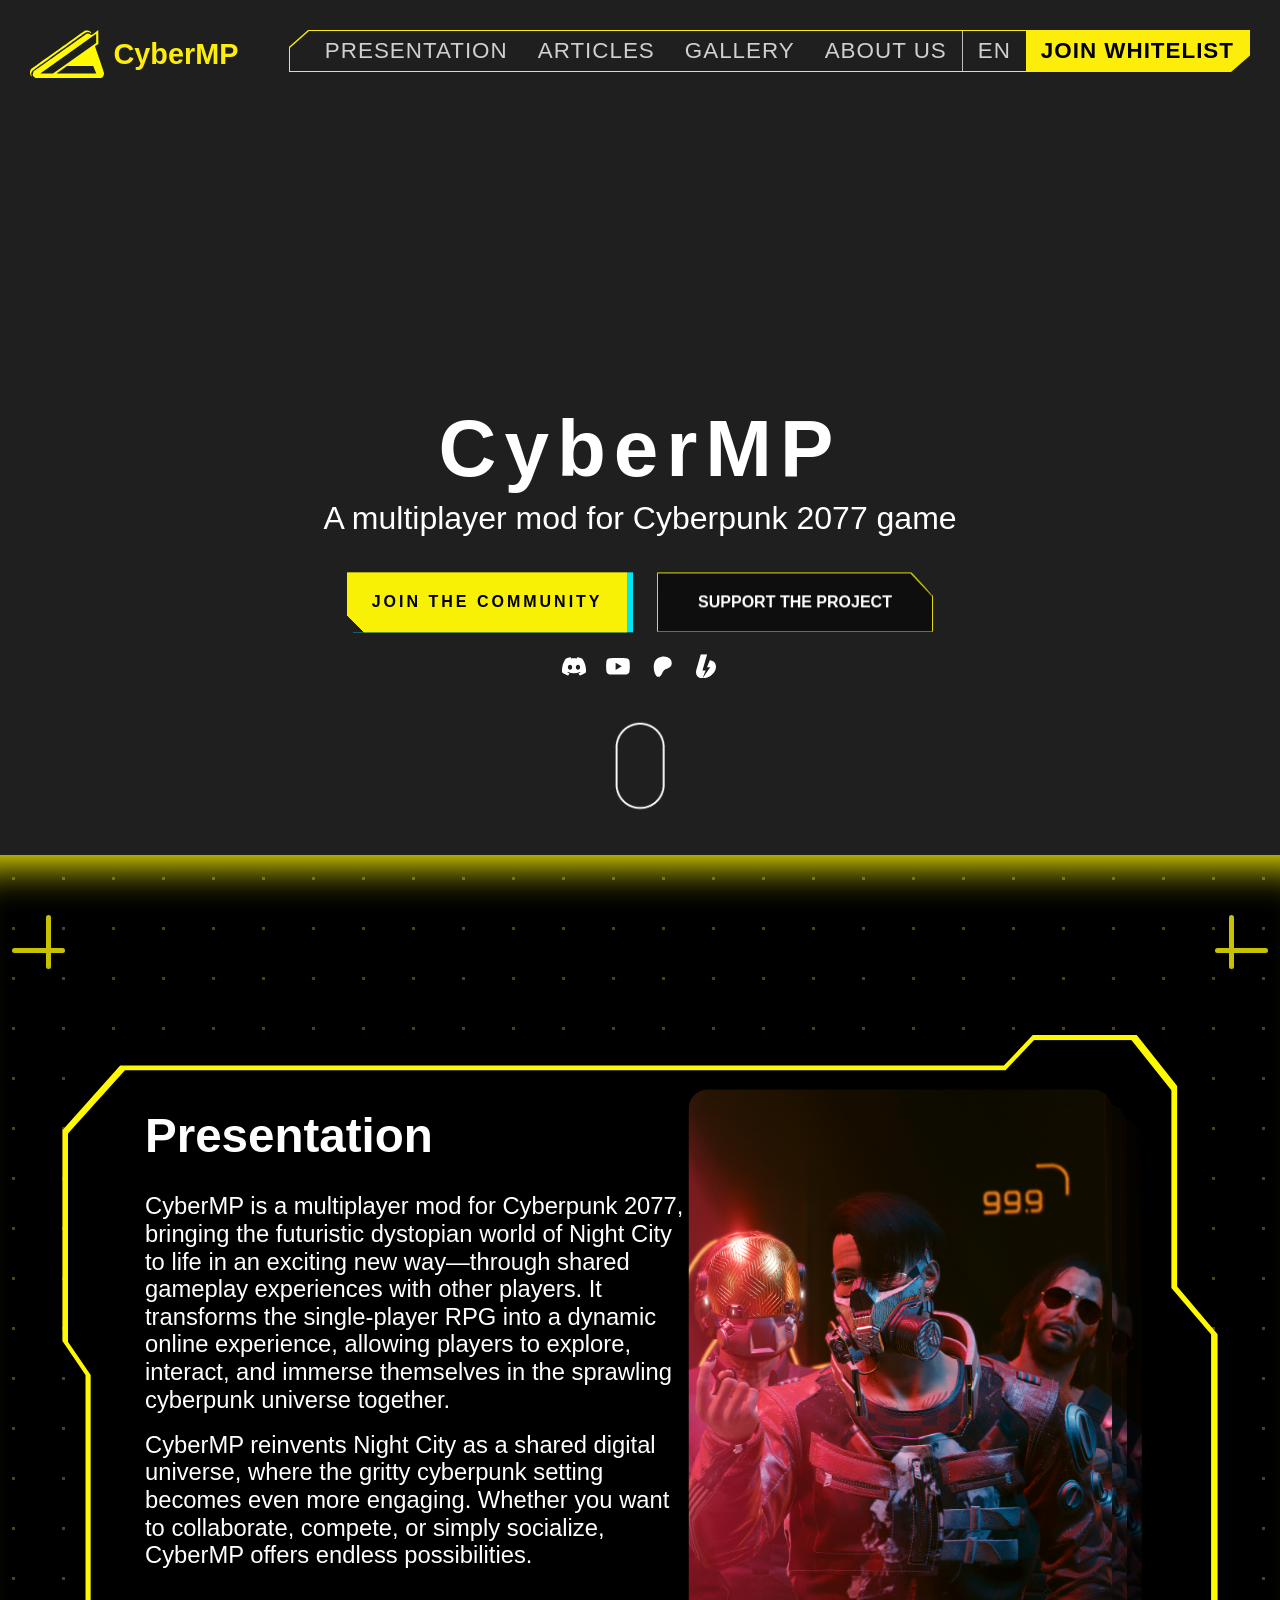
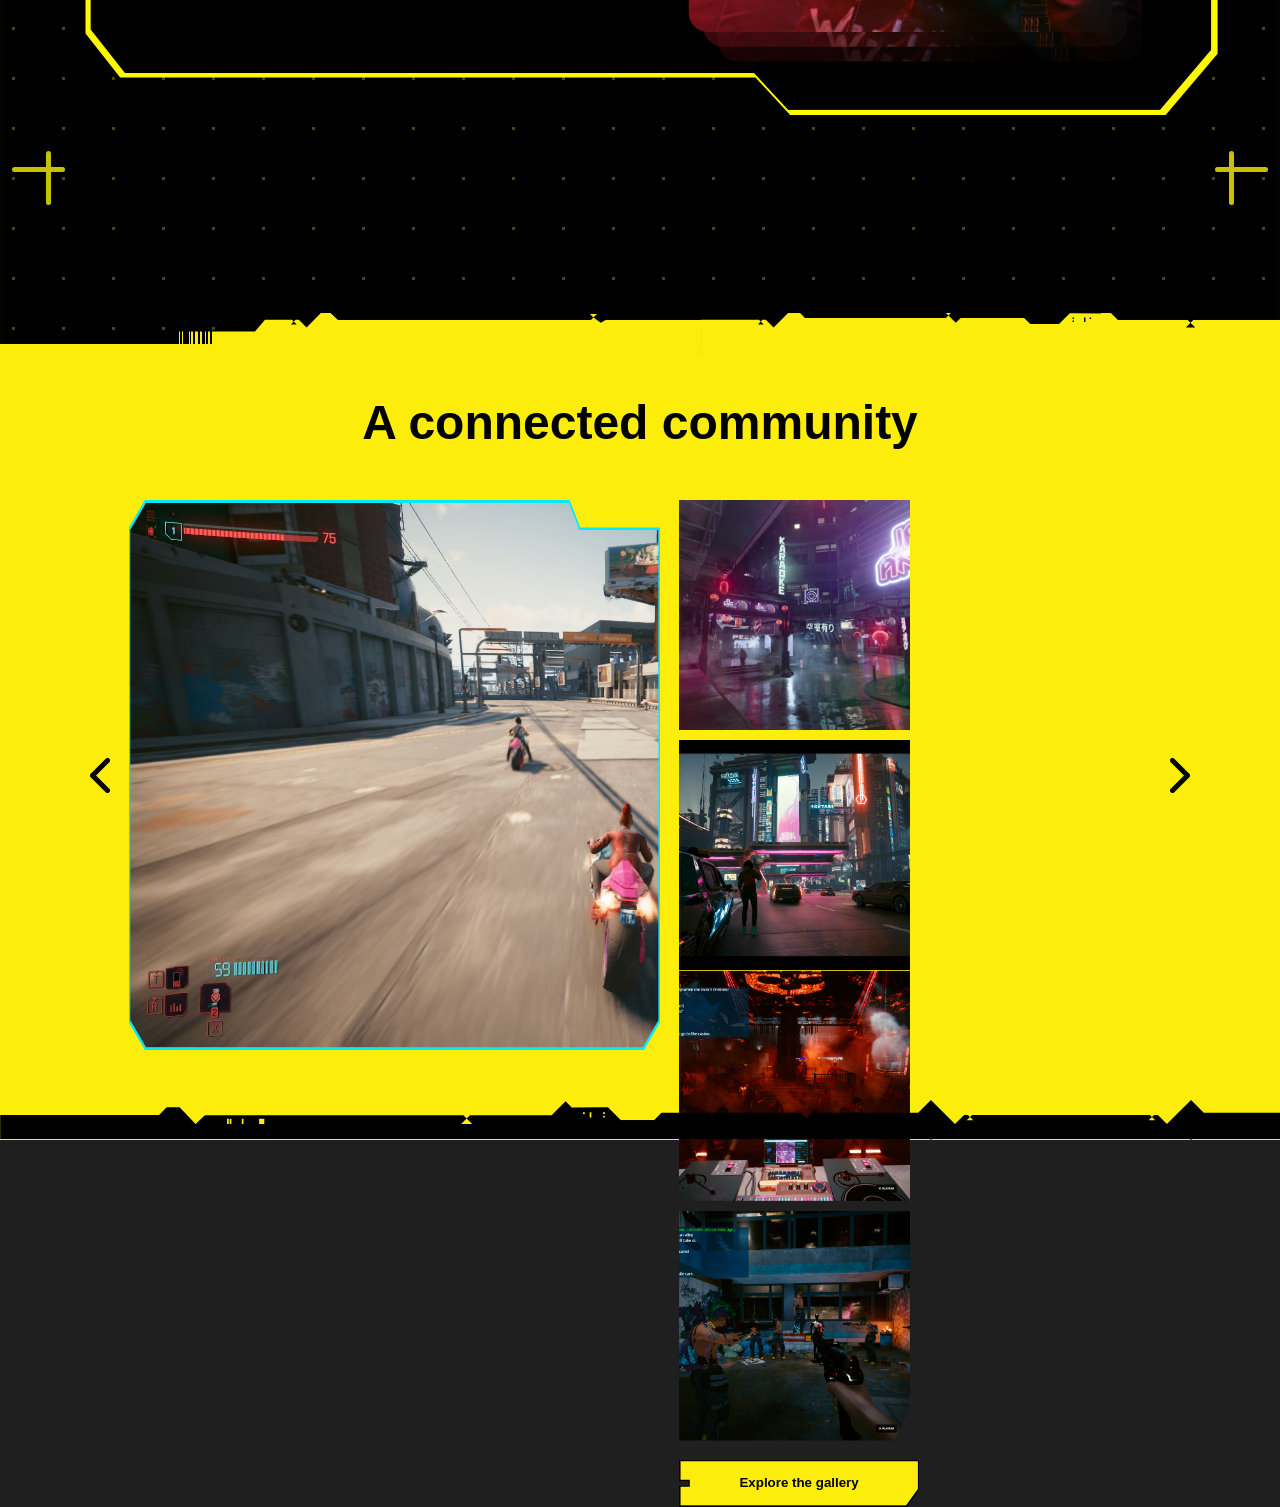
==== commit c870c062: "Added gallery section" ====
--- a/index.html
+++ b/index.html
@@ -91,6 +91,25 @@
         
     </section>
 
+    <section class="gallery-section">
+        <h2>A connected community</h2>
+        <div class="gallery-images">
+            <button onclick="changeGalleryPhotos()" class="gallery-btn"></button>
+            <div class="main-image-outer"><div class="main-image-inner"></div></div>
+
+            <div class="second-images">
+                <img src="./src/media/temp_gallery/2.png" alt="">
+                <img src="./src/media/temp_gallery/3.png" alt="">
+                <img src="./src/media/temp_gallery/4.png" alt="">
+                <img src="./src/media/temp_gallery/5.png" alt="">
+                <button><div>Explore the gallery</div></button>
+            </div>
+
+            <button onclick="changeGalleryPhotos()" class="gallery-btn"></button>
+
+        </div>
+    </section>
+
     <script src="./script.js"></script>
 </body>
 </html>
--- a/style.css
+++ b/style.css
@@ -408,29 +408,27 @@
     width: 50px;
 }
 
-/* .presentation-section::after {
-    content: '';
-    position: absolute;
-    left: 0;
-    bottom: 0;
-    width: 100%;
-    height: 42px;
-    background-image: url(./src/effet-glitch-haut.svg);
-    background-size: contain;
-    background-repeat: no-repeat;
-    background-position: bottom;
-} */
-
 /* Presentation */
 
 .presentation-section {
-    height:fit-content;
+    height:1100px;
     width: 100vw;
     padding: 100px 0 200px;
     box-shadow: inset 0 50px 40px -40px #fff900;
     background: #181818;
     position: relative;
     background:linear-gradient(90deg, #000000 47px, transparent 1%) center / 50px 50px,linear-gradient(#000000 47px, transparent 1%) center / 50px 50px,#fffb002b;
+}
+
+.presentation-section::after {
+    content: '';
+    position: absolute;
+    left: 0;
+    bottom: 0;
+    width: 100vw;
+    height: 42px;
+    background-image: url(./src/decoration/effet-glitch-haut.svg);
+    background-position: bottom left;
 }
 
 .dotted-hr {
@@ -597,7 +595,7 @@
     }
 
     .presentation-section {
-        height: 1700px;
+        height: 1600px;
     }
 
     .presentation-corners {
@@ -634,7 +632,6 @@
         height: 195%;
     }
 
-
     .image-layer {
         background: url(./src/media/cbmp-promo-photo.png);
         background-size: cover;
@@ -649,4 +646,151 @@
         clip-path: polygon(0% 14%, 5% 1%, 82% 1%, 84.5% 0%, 93% 0%, 96.5% 7.5%, 96.5% 37%, 100% 44%, 100% 91%, 95.5% 96%, 63% 96%, 60% 94.5%, 5% 94.5%, 2% 88%, 2% 50%, 0% 45%);
         transform: scale(0.99, 0.995);
     }
+}
+
+/* Gallery Preview */    
+
+
+.gallery-section {
+    height: fit-content;
+    padding: 40px 0;
+    background: #fcee0a;
+    position: relative;
+    flex-wrap: wrap;
+}
+
+.gallery-section::after {
+    content: '';
+    position: absolute;
+    left: 0;
+    height: 40px;
+    width: 100%;
+    background: url(./src/decoration/effet-glitch-bas.svg);
+}
+
+.gallery-section h2{
+    text-align: center;
+    font-size: 3em;
+}
+
+.main-image-outer {
+    width: 45%;
+    height: 550px;
+    clip-path: polygon(3% 0%, 83% 0%, 85% 5%, 100% 5%, 100% 95%, 97% 100%, 3% 100%, 0% 95%, 0% 5%);
+    background: #00ebff;
+    position: relative;
+    cursor: pointer;
+    transition: transform 0.3s;
+}
+
+.main-image-outer:hover {
+    transform: scale(1.03);
+}
+
+.gallery-images {
+    width: 100%;
+    height: auto;
+    padding: 50px;
+    display: flex;
+    justify-content: center;
+    gap: 1.5vw;
+    flex-wrap: wrap;
+    position: relative;
+}
+
+.gallery-btn {
+    width: 1.5em;
+    height: 550px;
+    background: url(./src/icons/arrow.svg);
+    background-size: contain;
+    background-position: center;
+    background-repeat: no-repeat;
+    border: none;
+    cursor: pointer;
+    transition: transform 0.3s;
+}
+
+.gallery-btn:nth-child(4) {
+    background: url(./src/icons/arrow-r.svg);
+    background-size: contain;
+    background-position: center;
+    background-repeat: no-repeat;
+}
+
+.gallery-btn:hover {
+    transform: scale(1.2);
+}
+
+.main-image-inner {
+    position: absolute;
+    left: 50%;
+    top: 50%;
+    transform: translate(-50%, -50%);
+    width: 99.5%;
+    height: 99%;
+    clip-path: polygon(3% 0%, 83% 0%, 85% 5%, 100% 5%, 100% 95%, 97% 100%, 3% 100%, 0% 95%, 0% 5%);
+    background: url(./src/media/temp_gallery/1.png);
+    background-size: cover;
+}
+
+.second-images {
+    width: 40%;
+    height: 550px;
+    display: flex;
+    flex-wrap: wrap;
+    gap: 10px;
+}
+
+.second-images img {
+    object-fit: cover;
+    width: 49%;
+    height: 230px;
+    object-fit: cover;
+    transition: transform 0.2s ease-in-out;
+    cursor: pointer;
+}
+
+.second-images img:hover {
+    transform: scale(1.02);
+}
+
+.second-images img:nth-child(4) {
+    clip-path: polygon(100% 0, 100% 85%, 93% 100%, 0 100%, 0 0);
+}
+
+.second-images img:nth-child(3), .second-images img:nth-child(4) {
+    transform: translateY(-4%);
+}
+
+.second-images img:nth-child(3):hover, .second-images img:nth-child(4):hover {
+    transform: translateY(-4%) scale(1.02);
+}
+
+.second-images button {
+    border: none;
+    background: #000000;
+    width: 18em;
+    height: 3.5em;
+    clip-path: polygon(0% 0%, 100% 0%, 100% 63%, 95% 100%, 0% 100%, 0% 55%, 4% 55%, 4% 45%, 0% 45%);
+    position: relative;
+}
+
+.second-images button div {
+    height: 95%;
+    width: 99%;
+    line-height: 3.3em;
+    font-weight: 600;
+    position: absolute;
+    top: 50%;
+    left: 50%;
+    transform: translate(-50%, -50%);
+    background: #fcee0a;
+    clip-path: polygon(0% 0%, 100% 0%, 100% 63%, 95% 100%, 0% 100%, 0% 58%, 4% 58%, 4% 42%, 0% 42%);
+    transition: background 0.2s ease-in-out;
+    cursor: pointer;
+}
+
+.second-images button div:hover {
+    background: #000000;
+    color: #fcee0a;
 }
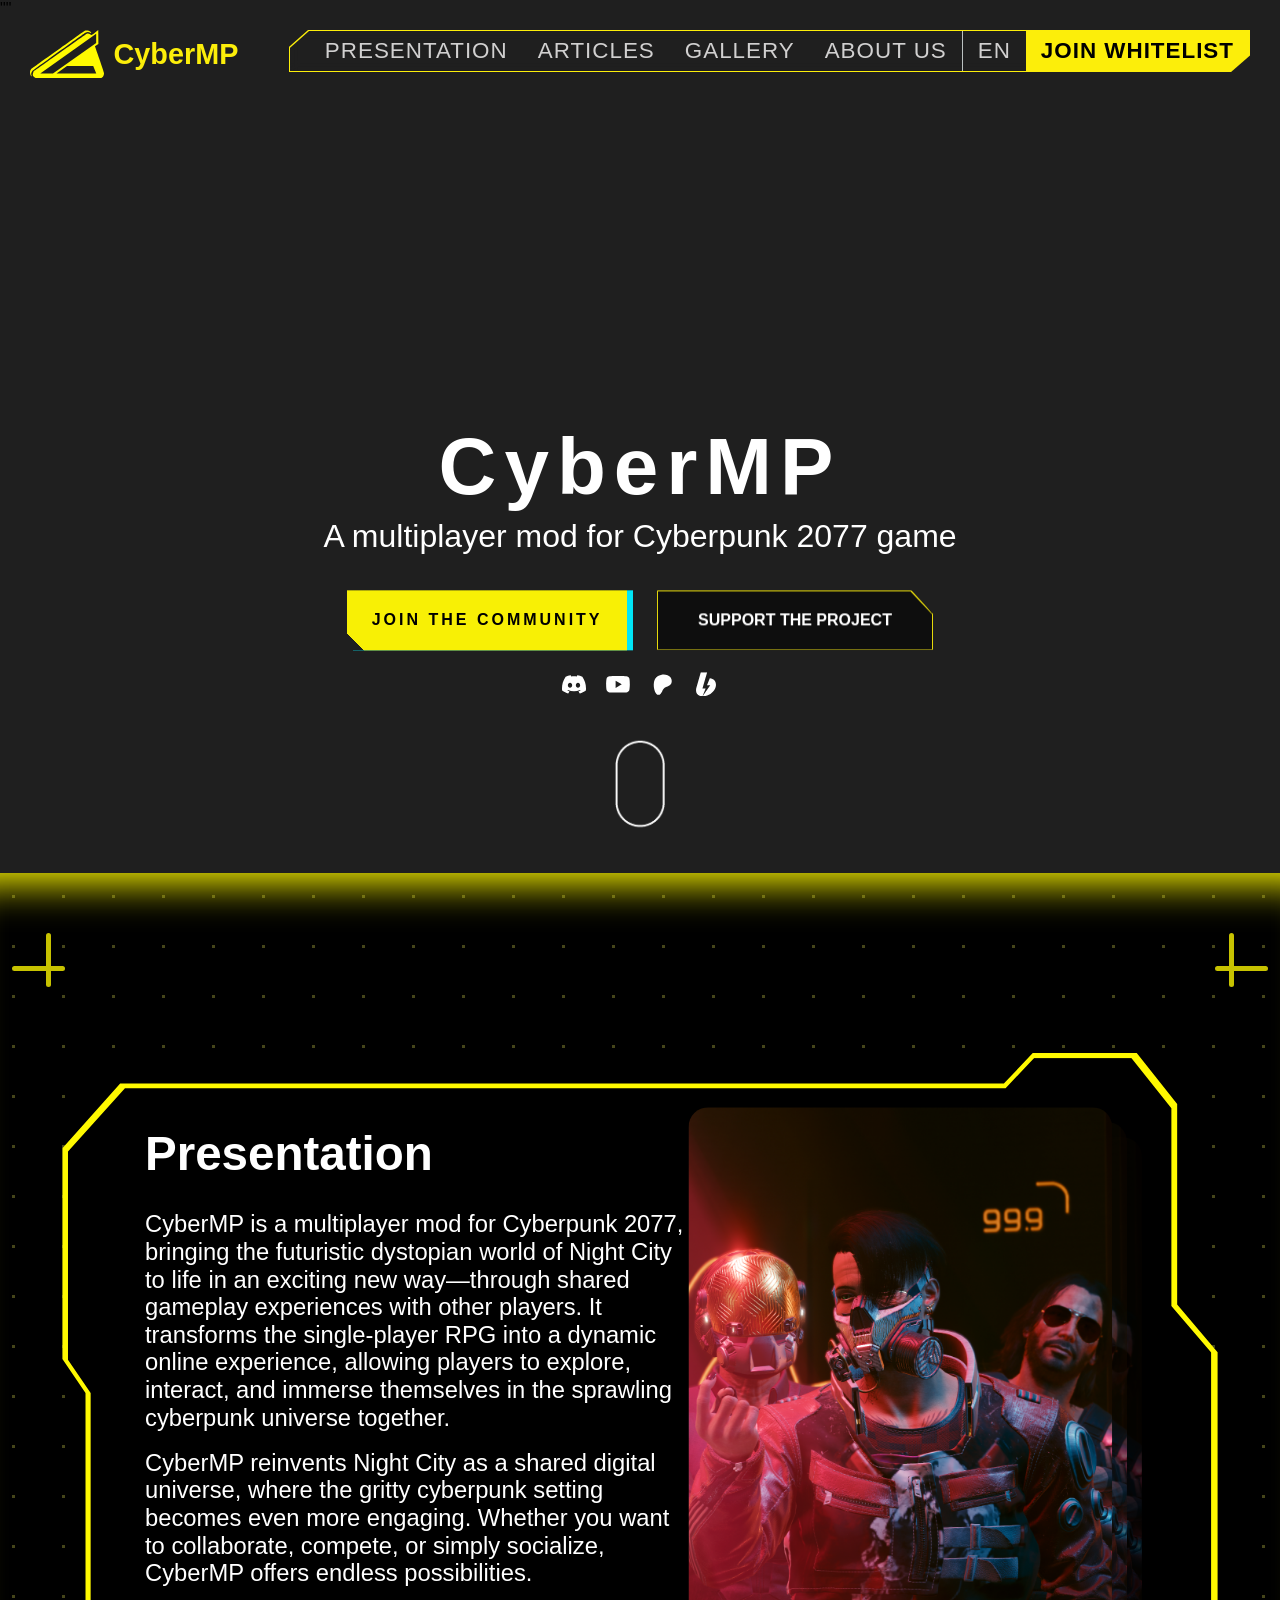
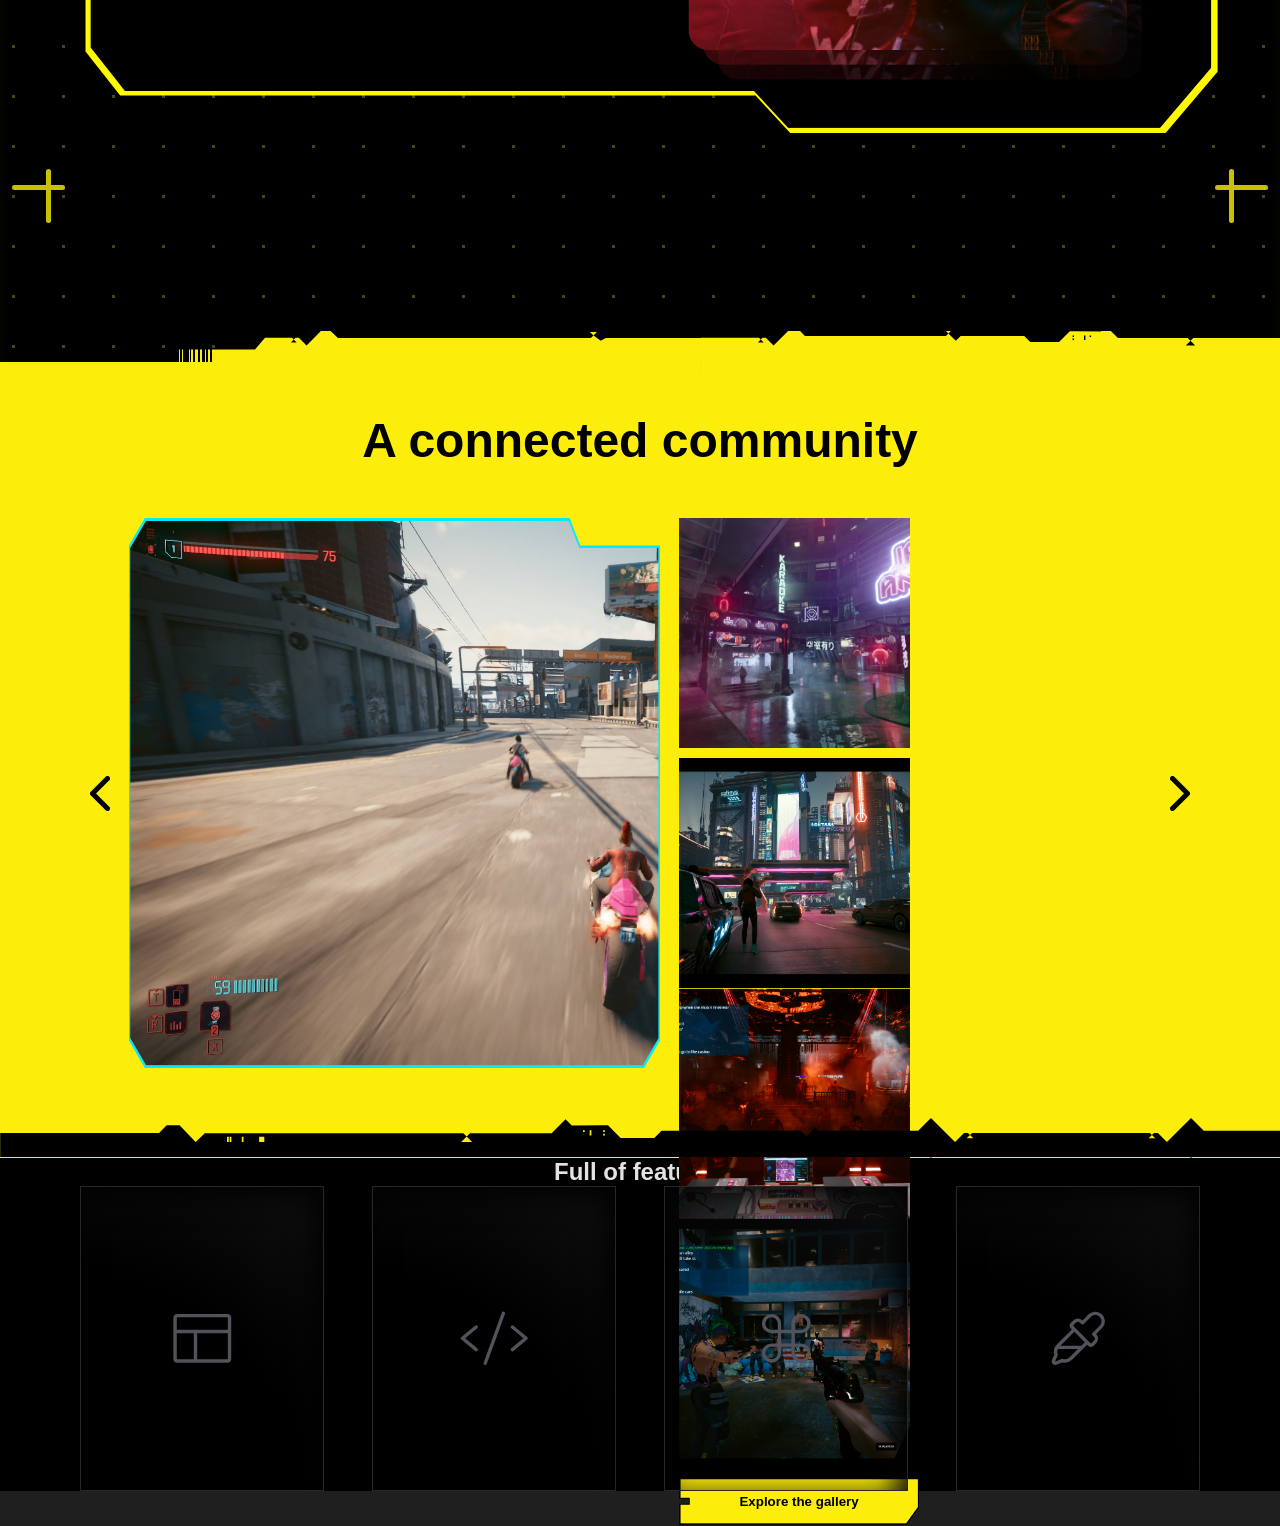
==== commit 58a68842: "Added features section bases - Added features section with cards bases" ====
--- a/index.html
+++ b/index.html
@@ -6,7 +6,7 @@
     <title>CyberMP</title>
     <link rel="icon" type="image/x-icon" href="./src/favicon_w.ico">
     <link rel="stylesheet" href="./style.css">
-</head>
+</head>""
 <body>
     <header>
         <a href="./index.html" class="watermark">
@@ -106,9 +106,42 @@
             </div>
 
             <button onclick="changeGalleryPhotos()" class="gallery-btn"></button>
-
         </div>
     </section>
+
+    <section class="features-section">
+        <h2>Full of features</h2>
+        <div class="cards">
+          <div class="box">
+            <micro-canvas></micro-canvas>
+            <svg xmlns="http://www.w3.org/2000/svg" width="32" height="32" fill="currentcolor" viewBox="0 0 256 256">
+              <path d="M216,42H40A14,14,0,0,0,26,56V200a14,14,0,0,0,14,14H216a14,14,0,0,0,14-14V56A14,14,0,0,0,216,42ZM40,54H216a2,2,0,0,1,2,2V98H38V56A2,2,0,0,1,40,54ZM38,200V110H98v92H40A2,2,0,0,1,38,200Zm178,2H110V110H218v90A2,2,0,0,1,216,202Z"></path>
+            </svg>
+            <button>Layout</button>
+          </div>
+          <div class="box" style="--active-color: #e0f2fe">
+            <micro-canvas data-gap="10" data-speed="25" data-colors="#e0f2fe, #7dd3fc, #0ea5e9"></micro-canvas>
+            <svg xmlns="http://www.w3.org/2000/svg" width="32" height="32" fill="currentcolor" viewBox="0 0 256 256">
+              <path d="M67.84,92.61,25.37,128l42.47,35.39a6,6,0,1,1-7.68,9.22l-48-40a6,6,0,0,1,0-9.22l48-40a6,6,0,0,1,7.68,9.22Zm176,30.78-48-40a6,6,0,1,0-7.68,9.22L230.63,128l-42.47,35.39a6,6,0,1,0,7.68,9.22l48-40a6,6,0,0,0,0-9.22Zm-81.79-89A6,6,0,0,0,154.36,38l-64,176A6,6,0,0,0,94,221.64a6.15,6.15,0,0,0,2,.36,6,6,0,0,0,5.64-3.95l64-176A6,6,0,0,0,162.05,34.36Z"></path>
+            </svg>
+            <button>Code</button>
+          </div>
+          <div class="box" style="--active-color: #fef08a">
+            <micro-canvas data-gap="3" data-speed="20" data-colors="#fef08a, #fde047, #eab308"></micro-canvas>
+            <svg xmlns="http://www.w3.org/2000/svg" width="32" height="32" fill="currentcolor" viewBox="0 0 256 256">
+              <path d="M180,146H158V110h22a34,34,0,1,0-34-34V98H110V76a34,34,0,1,0-34,34H98v36H76a34,34,0,1,0,34,34V158h36v22a34,34,0,1,0,34-34ZM158,76a22,22,0,1,1,22,22H158ZM54,76a22,22,0,0,1,44,0V98H76A22,22,0,0,1,54,76ZM98,180a22,22,0,1,1-22-22H98Zm12-70h36v36H110Zm70,92a22,22,0,0,1-22-22V158h22a22,22,0,0,1,0,44Z"></path>
+            </svg>
+            <button>Command</button>
+          </div>
+          <div class="box" style="--active-color: #fecdd3">
+            <micro-canvas data-gap="6" data-speed="80" data-colors="#fecdd3, #fda4af, #e11d48" data-no-focus></micro-canvas>
+            <svg xmlns="http://www.w3.org/2000/svg" width="32" height="32" fill="currentcolor" viewBox="0 0 256 256">
+              <path d="M222,67.34a33.81,33.81,0,0,0-10.64-24.25C198.12,30.56,176.68,31,163.54,44.18L142.82,65l-.63-.63a22,22,0,0,0-31.11,0l-9,9a14,14,0,0,0,0,19.81l3.47,3.47L53.14,149.1a37.81,37.81,0,0,0-9.84,36.73l-8.31,19a11.68,11.68,0,0,0,2.46,13A13.91,13.91,0,0,0,47.32,222,14.15,14.15,0,0,0,53,220.82L71,212.92a37.92,37.92,0,0,0,35.84-10.07l52.44-52.46,3.47,3.48a14,14,0,0,0,19.8,0l9-9a22.06,22.06,0,0,0,0-31.13l-.66-.65L212,91.85A33.76,33.76,0,0,0,222,67.34Zm-123.61,127a26,26,0,0,1-26,6.47,6,6,0,0,0-4.17.24l-20,8.75a2,2,0,0,1-2.09-.31l9.12-20.9a5.94,5.94,0,0,0,.19-4.31A25.91,25.91,0,0,1,56,166h70.78ZM138.78,154H65.24l48.83-48.84,36.76,36.78Zm64.77-70.59L178.17,108.9a6,6,0,0,0,0,8.47l4.88,4.89a10,10,0,0,1,0,14.15l-9,9a2,2,0,0,1-2.82,0l-60.69-60.7a2,2,0,0,1,0-2.83l9-9a10,10,0,0,1,14.14,0l4.89,4.89a6,6,0,0,0,4.24,1.75h0a6,6,0,0,0,4.25-1.77L172,52.66c8.57-8.58,22.51-9,31.07-.85a22,22,0,0,1,.44,31.57Z"></path>
+            </svg>
+            <button>Dropper</button>
+          </div>
+        </div>
+      </section>
 
     <script src="./script.js"></script>
 </body>
--- a/style.css
+++ b/style.css
@@ -778,7 +778,7 @@
 .second-images button div {
     height: 95%;
     width: 99%;
-    line-height: 3.3em;
+    line-height: 3.5em;
     font-weight: 600;
     position: absolute;
     top: 50%;
@@ -793,4 +793,112 @@
 .second-images button div:hover {
     background: #000000;
     color: #fcee0a;
+}
+
+/* Features Section */
+
+.features-section {
+    background: #000000;
+    color: #e3e3e3;
+}
+
+:root {
+--ease-out: cubic-bezier(0.5, 1, 0.89, 1);
+--ease-in-out: cubic-bezier(0.45, 0, 0.55, 1);
+}
+
+
+.features-section {
+width: 100%;
+}
+.features-section h2 {
+text-align: center;
+}
+.cards {
+display: grid;
+grid-template-columns: repeat(var(--count, 1), 1fr);
+gap: 3rem;
+margin: auto;
+inline-size: min(var(--max, 15rem), 100%);
+}
+@media (min-width: 25rem) {
+.cards {
+--count: 2;
+--max: 30rem;
+}
+}
+@media (min-width: 45rem) {
+.cards {
+--count: 4;
+--max: 70rem;
+}
+}
+.box {
+position: relative;
+overflow: hidden;
+display: grid;
+grid-template-areas: "box";
+place-items: center;
+aspect-ratio: 4 / 5;
+border: 1px solid #27272a;
+isolation: isolate;
+transition: border-color 200ms var(--ease-out);
+user-select: none;
+}
+.box::before {
+content: "";
+position: absolute;
+inset: 0;
+background: radial-gradient(circle at bottom left, transparent 55%, #101012);
+pointer-events: none;
+box-shadow: #000000 -0.5cqi 0.5cqi 2.5cqi inset;
+transition: opacity 900ms var(--ease-out);
+}
+.box::after {
+content: "";
+position: absolute;
+inset: 0;
+margin: auto;
+aspect-ratio: 1;
+background: radial-gradient(circle, #000000, transparent 65%);
+opacity: 0;
+transition: opacity 800ms var(--ease-out);
+}
+.box > * {
+grid-area: box;
+}
+.box svg {
+position: relative;
+z-index: 1;
+width: 30%;
+height: auto;
+color: #52525b;
+transition: 300ms var(--ease-out);
+transition-property: color, transform;
+}
+.box button {
+opacity: 0;
+}
+.box:focus-within {
+outline: 5px auto Highlight;
+outline: 5px auto -webkit-focus-ring-color;
+}
+.box:hover,
+.box:focus-within {
+border-color: var(--active-color, var(--foreground));
+transition: border-color 800ms var(--ease-in-out);
+}
+.box:hover svg,
+.box:focus-within svg {
+color: var(--active-color, var(--foreground));
+transform: scale(1.1);
+transition: 300ms var(--ease-in-out);
+}
+.box:hover::before,
+.box:focus-within::before {
+opacity: 0;
+}
+.box:hover::after,
+.box:focus-within::after {
+opacity: 1;
 }
